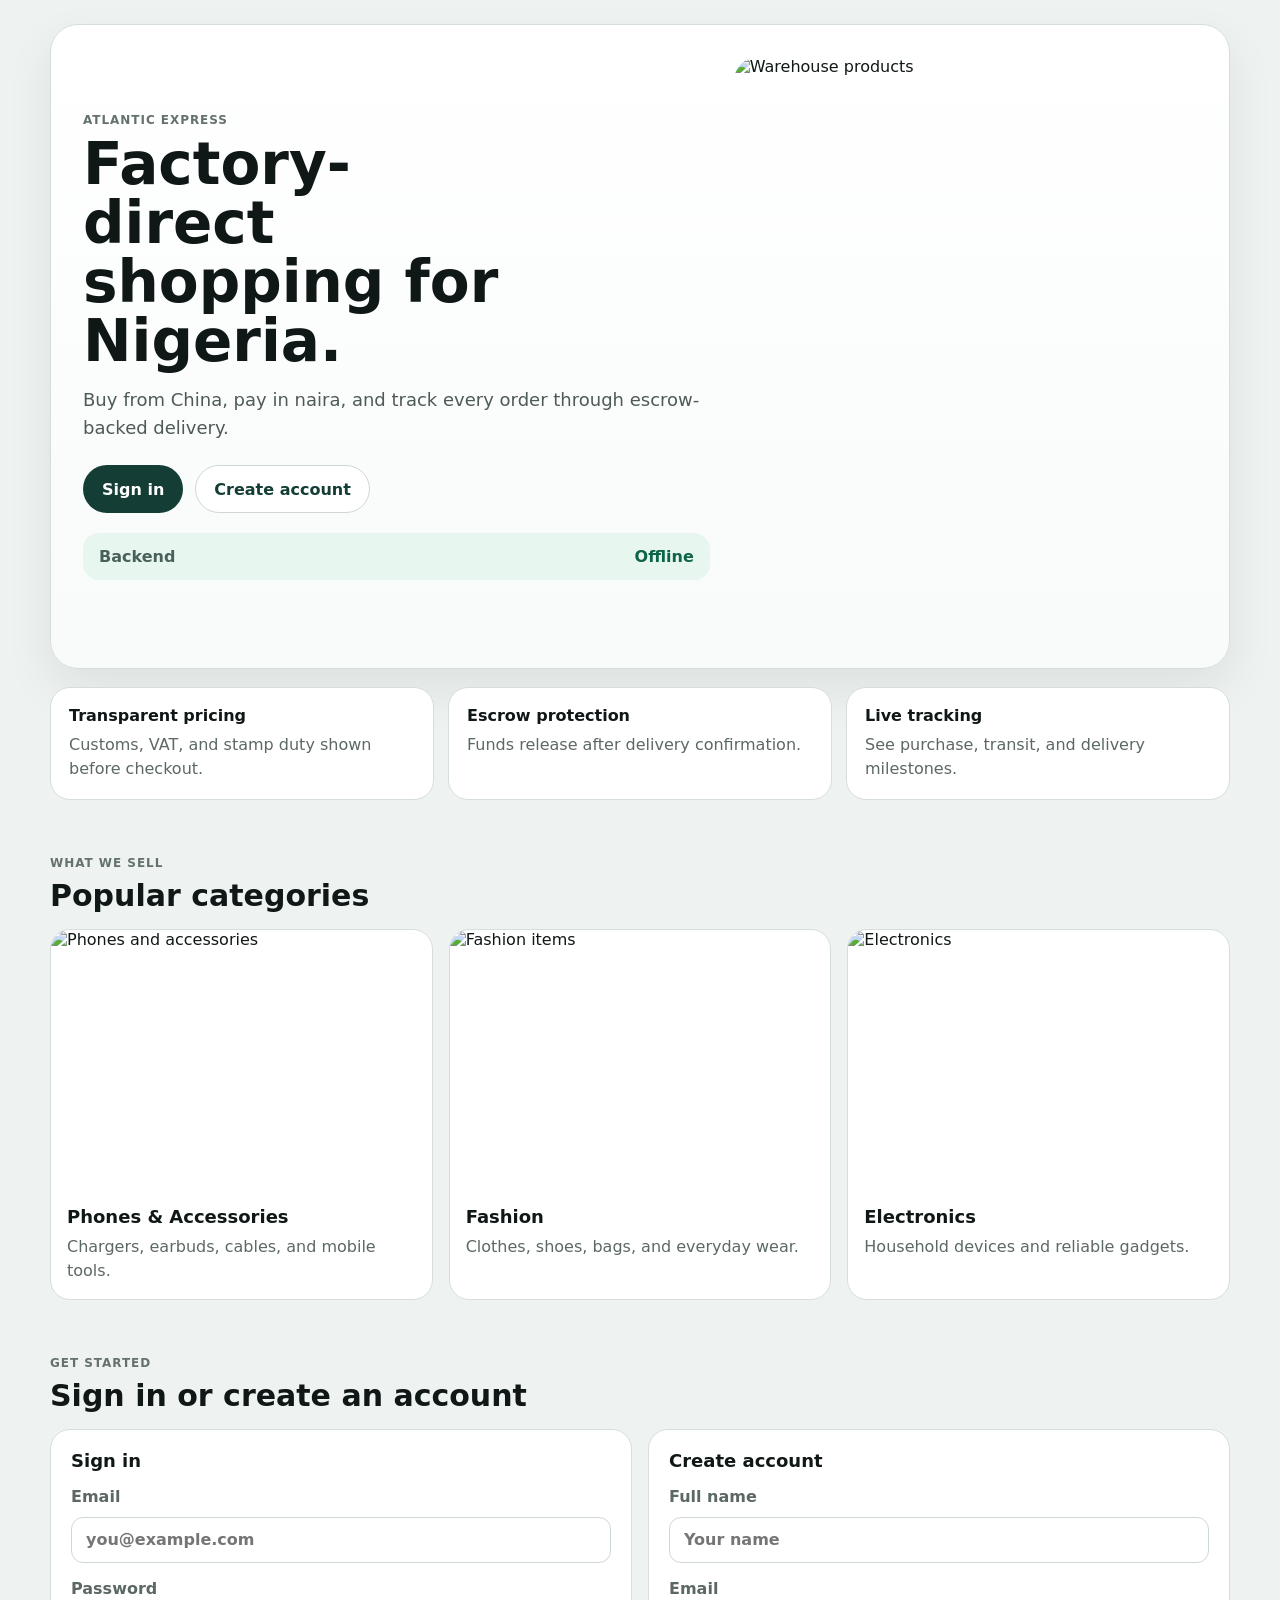
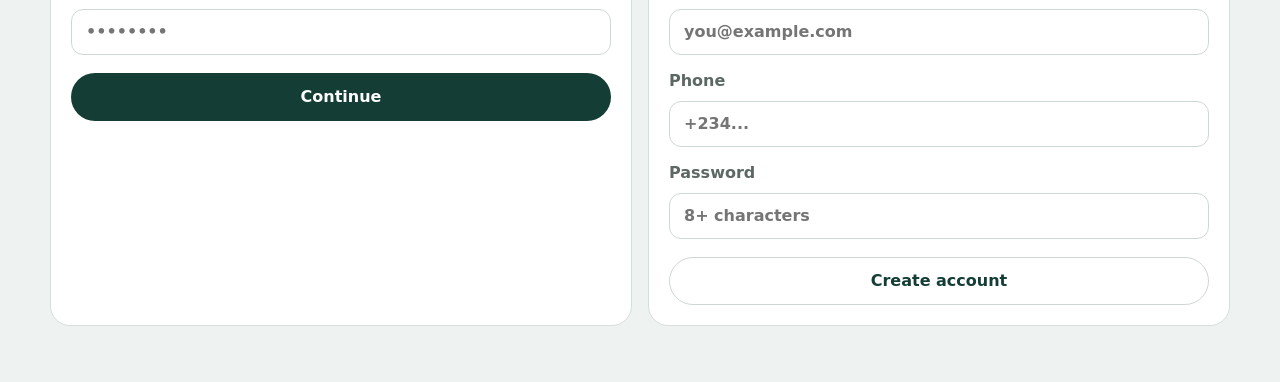
==== index.html @ a12ac608 "Initial Atlantic Express landing page" ====
<!doctype html>
<html lang="en">
  <head>
    <meta charset="UTF-8" />
    <meta name="viewport" content="width=device-width, initial-scale=1.0" />
    <title>Atlantic Express</title>
    <meta
      name="description"
      content="Atlantic Express moves factory-direct products from China to Nigerian buyers with transparent pricing and escrow protection."
    />
    <link rel="stylesheet" href="./styles.css" />
  </head>
  <body>
    <main class="page">
      <section class="hero">
        <div class="hero-copy">
          <p class="eyebrow">Atlantic Express</p>
          <h1>Factory-direct shopping for Nigeria.</h1>
          <p class="lead">
            Buy from China, pay in naira, and track every order through escrow-backed delivery.
          </p>
          <div class="actions">
            <a class="button primary" href="#auth">Sign in</a>
            <a class="button secondary" href="#auth">Create account</a>
          </div>
          <div class="health-card">
            <span>Backend</span>
            <strong id="healthState">Checking API…</strong>
          </div>
        </div>
        <div class="hero-media">
          <img src="https://images.unsplash.com/photo-1512436991641-6745cdb1723f?auto=format&fit=crop&w=1000&q=80" alt="Warehouse products" />
        </div>
      </section>

      <section class="strip">
        <article>
          <strong>Transparent pricing</strong>
          <span>Customs, VAT, and stamp duty shown before checkout.</span>
        </article>
        <article>
          <strong>Escrow protection</strong>
          <span>Funds release after delivery confirmation.</span>
        </article>
        <article>
          <strong>Live tracking</strong>
          <span>See purchase, transit, and delivery milestones.</span>
        </article>
      </section>

      <section class="showcase" id="about">
        <div class="section-head">
          <p class="eyebrow">What we sell</p>
          <h2>Popular categories</h2>
        </div>
        <div class="cards">
          <article class="card">
            <img src="https://images.unsplash.com/photo-1585386959984-a41552231693?auto=format&fit=crop&w=900&q=80" alt="Phones and accessories" />
            <h3>Phones & Accessories</h3>
            <p>Chargers, earbuds, cables, and mobile tools.</p>
          </article>
          <article class="card">
            <img src="https://images.unsplash.com/photo-1523275335684-37898b6baf30?auto=format&fit=crop&w=900&q=80" alt="Fashion items" />
            <h3>Fashion</h3>
            <p>Clothes, shoes, bags, and everyday wear.</p>
          </article>
          <article class="card">
            <img src="https://images.unsplash.com/photo-1511707171634-5f897ff02aa9?auto=format&fit=crop&w=900&q=80" alt="Electronics" />
            <h3>Electronics</h3>
            <p>Household devices and reliable gadgets.</p>
          </article>
        </div>
      </section>

      <section class="auth" id="auth">
        <div class="section-head">
          <p class="eyebrow">Get started</p>
          <h2>Sign in or create an account</h2>
        </div>
        <div class="auth-grid">
          <form class="panel" id="signinForm">
            <h3>Sign in</h3>
            <label>Email <input type="email" name="email" placeholder="you@example.com" required /></label>
            <label>Password <input type="password" name="password" placeholder="••••••••" required /></label>
            <button class="button primary" type="submit">Continue</button>
          </form>
          <form class="panel" id="signupForm">
            <h3>Create account</h3>
            <label>Full name <input type="text" name="full_name" placeholder="Your name" required /></label>
            <label>Email <input type="email" name="email" placeholder="you@example.com" required /></label>
            <label>Phone <input type="tel" name="phone" placeholder="+234..." /></label>
            <label>Password <input type="password" name="password" placeholder="8+ characters" required /></label>
            <button class="button secondary" type="submit">Create account</button>
          </form>
        </div>
      </section>
    </main>
    <script src="./app.js"></script>
  </body>
</html>
---- styles.css ----
:root {
  color-scheme: light;
  font-family: Inter, ui-sans-serif, system-ui, -apple-system, BlinkMacSystemFont, "Segoe UI", sans-serif;
  background: #eef3f1;
  color: #101817;
}

* { box-sizing: border-box; }
body { margin: 0; }
a, button, input { font: inherit; }

.page {
  width: min(1180px, calc(100% - 32px));
  margin: 0 auto;
  padding: 24px 0 56px;
}

.hero {
  display: grid;
  grid-template-columns: 1.15fr 0.85fr;
  gap: 24px;
  align-items: center;
  padding: 32px;
  border: 1px solid #d6dedb;
  border-radius: 28px;
  background: linear-gradient(180deg, #ffffff 0%, #f8fbfa 100%);
  box-shadow: 0 20px 48px rgba(21, 31, 29, 0.08);
}

.eyebrow {
  margin: 0 0 8px;
  color: #65716c;
  font-size: 12px;
  font-weight: 800;
  text-transform: uppercase;
  letter-spacing: 0.08em;
}

h1, h2, h3, p { margin: 0; }
h1 { font-size: clamp(34px, 5vw, 58px); line-height: 1.02; max-width: 11ch; }
h2 { font-size: 30px; }
h3 { font-size: 18px; }

.lead {
  margin-top: 14px;
  max-width: 58ch;
  color: #4e5a57;
  font-size: 18px;
  line-height: 1.6;
}

.actions {
  display: flex;
  gap: 12px;
  flex-wrap: wrap;
  margin-top: 22px;
}

.button {
  display: inline-flex;
  align-items: center;
  justify-content: center;
  min-height: 48px;
  padding: 0 18px;
  border-radius: 999px;
  text-decoration: none;
  border: 1px solid transparent;
  font-weight: 800;
}

.primary { background: #143d35; color: #fff; }
.secondary { background: #fff; color: #143d35; border-color: #cfd7d4; }

.health-card {
  display: flex;
  justify-content: space-between;
  gap: 12px;
  margin-top: 20px;
  padding: 14px 16px;
  border-radius: 16px;
  background: #e7f6ef;
}

.health-card span { color: #49615a; font-weight: 700; }
.health-card strong { color: #0d6549; }
.health-card strong.online { color: #0d6549; }

.hero-media img,
.card img {
  width: 100%;
  display: block;
  object-fit: cover;
}

.hero-media img {
  aspect-ratio: 4 / 5;
  border-radius: 24px;
}

.strip {
  display: grid;
  grid-template-columns: repeat(3, 1fr);
  gap: 14px;
  margin-top: 18px;
}

.strip article,
.panel,
.card {
  border: 1px solid #d6dedb;
  border-radius: 20px;
  background: #fff;
}

.strip article {
  padding: 18px;
}

.strip strong, .card h3 { display: block; margin-bottom: 8px; }
.strip span, .card p, label { color: #5c6864; line-height: 1.5; }

.showcase, .auth {
  margin-top: 28px;
  padding: 28px 0 0;
}

.section-head { margin-bottom: 16px; }

.cards {
  display: grid;
  grid-template-columns: repeat(3, 1fr);
  gap: 16px;
}

.card {
  overflow: hidden;
}

.card img { aspect-ratio: 16 / 11; }
.card h3, .card p { padding: 0 16px; }
.card h3 { margin-top: 14px; }
.card p { padding-bottom: 16px; }

.auth-grid {
  display: grid;
  grid-template-columns: repeat(2, 1fr);
  gap: 16px;
}

.panel {
  padding: 20px;
}

label {
  display: grid;
  gap: 8px;
  margin-top: 14px;
  font-weight: 700;
}

input {
  min-height: 46px;
  padding: 0 14px;
  border: 1px solid #ced8d4;
  border-radius: 12px;
  background: #fff;
}

form .button { width: 100%; margin-top: 18px; }

@media (max-width: 900px) {
  .hero, .strip, .cards, .auth-grid { grid-template-columns: 1fr; }
  .hero { padding: 22px; }
}
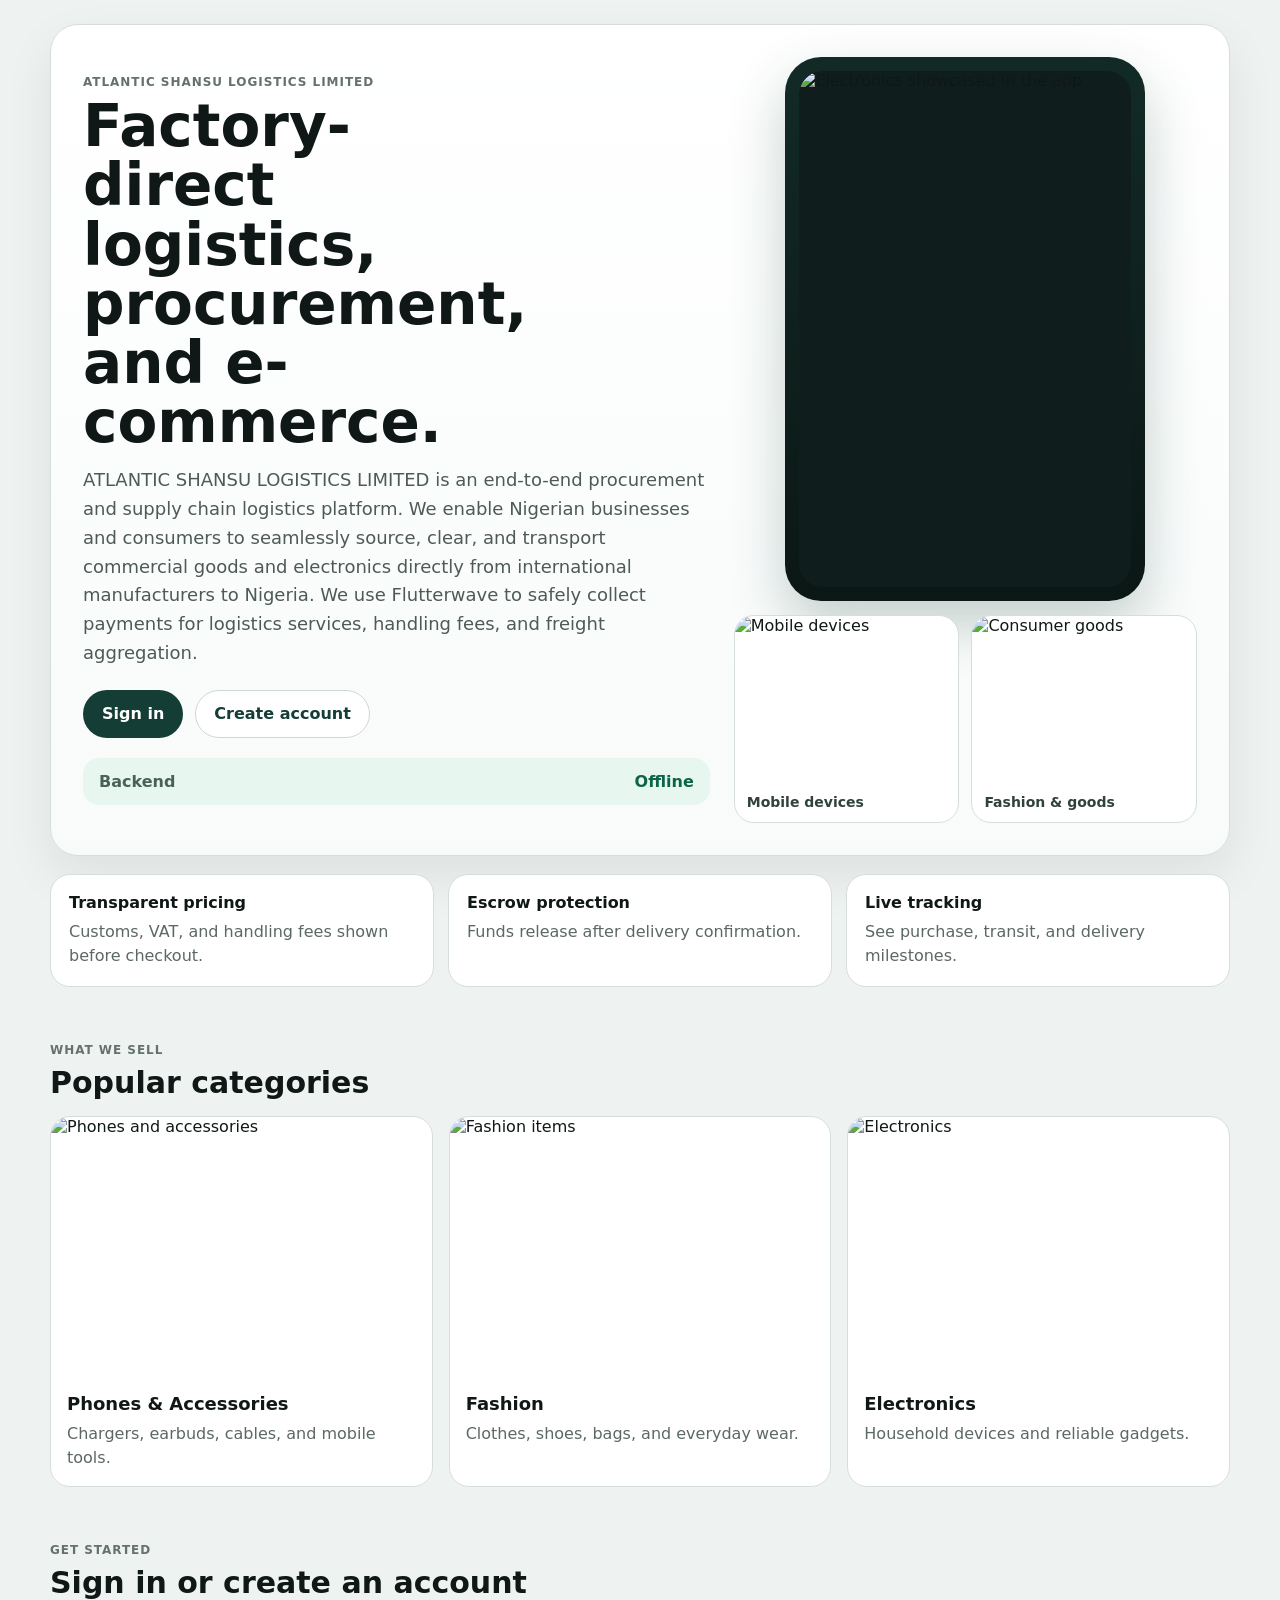
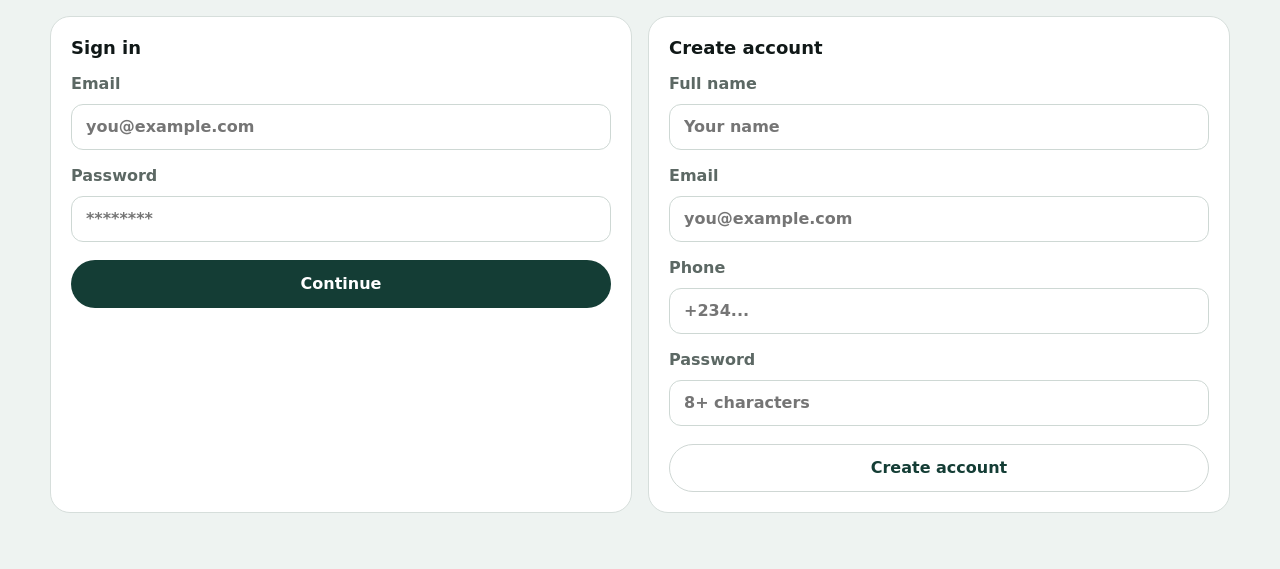
==== commit 20d68291: "Update landing page branding and popup" ====
--- a/index.html
+++ b/index.html
@@ -3,10 +3,10 @@
   <head>
     <meta charset="UTF-8" />
     <meta name="viewport" content="width=device-width, initial-scale=1.0" />
-    <title>Atlantic Express</title>
+    <title>Atlantic Shansu Logistics Limited</title>
     <meta
       name="description"
-      content="Atlantic Express moves factory-direct products from China to Nigerian buyers with transparent pricing and escrow protection."
+      content="ATLANTIC SHANSU LOGISTICS LIMITED is an end-to-end procurement and supply chain logistics platform for Nigerian businesses and consumers."
     />
     <link rel="stylesheet" href="./styles.css" />
   </head>
@@ -14,10 +14,13 @@
     <main class="page">
       <section class="hero">
         <div class="hero-copy">
-          <p class="eyebrow">Atlantic Express</p>
-          <h1>Factory-direct shopping for Nigeria.</h1>
+          <p class="eyebrow">Atlantic Shansu Logistics Limited</p>
+          <h1>Factory-direct logistics, procurement, and e-commerce.</h1>
           <p class="lead">
-            Buy from China, pay in naira, and track every order through escrow-backed delivery.
+            ATLANTIC SHANSU LOGISTICS LIMITED is an end-to-end procurement and supply chain logistics platform.
+            We enable Nigerian businesses and consumers to seamlessly source, clear, and transport commercial goods
+            and electronics directly from international manufacturers to Nigeria. We use Flutterwave to safely
+            collect payments for logistics services, handling fees, and freight aggregation.
           </p>
           <div class="actions">
             <a class="button primary" href="#auth">Sign in</a>
@@ -25,18 +28,43 @@
           </div>
           <div class="health-card">
             <span>Backend</span>
-            <strong id="healthState">Checking API…</strong>
+            <strong id="healthState">Checking API...</strong>
           </div>
         </div>
         <div class="hero-media">
-          <img src="https://images.unsplash.com/photo-1512436991641-6745cdb1723f?auto=format&fit=crop&w=1000&q=80" alt="Warehouse products" />
+          <div class="phone-card">
+            <div class="phone-shell">
+              <div class="phone-screen">
+                <img
+                  src="https://images.unsplash.com/photo-1511707171634-5f897ff02aa9?auto=format&fit=crop&w=900&q=80"
+                  alt="Electronics showcased in the app"
+                />
+              </div>
+            </div>
+            <div class="phone-stack">
+              <article class="mini-card">
+                <img
+                  src="https://images.unsplash.com/photo-1585386959984-a41552231693?auto=format&fit=crop&w=700&q=80"
+                  alt="Mobile devices"
+                />
+                <span>Mobile devices</span>
+              </article>
+              <article class="mini-card">
+                <img
+                  src="https://images.unsplash.com/photo-1523275335684-37898b6baf30?auto=format&fit=crop&w=700&q=80"
+                  alt="Consumer goods"
+                />
+                <span>Fashion & goods</span>
+              </article>
+            </div>
+          </div>
         </div>
       </section>
 
       <section class="strip">
         <article>
           <strong>Transparent pricing</strong>
-          <span>Customs, VAT, and stamp duty shown before checkout.</span>
+          <span>Customs, VAT, and handling fees shown before checkout.</span>
         </article>
         <article>
           <strong>Escrow protection</strong>
@@ -55,17 +83,26 @@
         </div>
         <div class="cards">
           <article class="card">
-            <img src="https://images.unsplash.com/photo-1585386959984-a41552231693?auto=format&fit=crop&w=900&q=80" alt="Phones and accessories" />
+            <img
+              src="https://images.unsplash.com/photo-1585386959984-a41552231693?auto=format&fit=crop&w=900&q=80"
+              alt="Phones and accessories"
+            />
             <h3>Phones & Accessories</h3>
             <p>Chargers, earbuds, cables, and mobile tools.</p>
           </article>
           <article class="card">
-            <img src="https://images.unsplash.com/photo-1523275335684-37898b6baf30?auto=format&fit=crop&w=900&q=80" alt="Fashion items" />
+            <img
+              src="https://images.unsplash.com/photo-1523275335684-37898b6baf30?auto=format&fit=crop&w=900&q=80"
+              alt="Fashion items"
+            />
             <h3>Fashion</h3>
             <p>Clothes, shoes, bags, and everyday wear.</p>
           </article>
           <article class="card">
-            <img src="https://images.unsplash.com/photo-1511707171634-5f897ff02aa9?auto=format&fit=crop&w=900&q=80" alt="Electronics" />
+            <img
+              src="https://images.unsplash.com/photo-1511707171634-5f897ff02aa9?auto=format&fit=crop&w=900&q=80"
+              alt="Electronics"
+            />
             <h3>Electronics</h3>
             <p>Household devices and reliable gadgets.</p>
           </article>
@@ -81,7 +118,7 @@
           <form class="panel" id="signinForm">
             <h3>Sign in</h3>
             <label>Email <input type="email" name="email" placeholder="you@example.com" required /></label>
-            <label>Password <input type="password" name="password" placeholder="••••••••" required /></label>
+            <label>Password <input type="password" name="password" placeholder="********" required /></label>
             <button class="button primary" type="submit">Continue</button>
           </form>
           <form class="panel" id="signupForm">
@@ -95,6 +132,19 @@
         </div>
       </section>
     </main>
+
+    <div class="popup-backdrop" id="downloadPopup" aria-hidden="true">
+      <section class="popup" role="dialog" aria-modal="true" aria-labelledby="popupTitle">
+        <p class="eyebrow">Get the app</p>
+        <h2 id="popupTitle">Download Atlantic Express</h2>
+        <p>Use the mobile app for faster checkout, live tracking, and escrow updates.</p>
+        <div class="popup-actions">
+          <a class="button primary" href="https://expo.dev/accounts/3my1991/projects/across-test/builds" target="_blank" rel="noreferrer">Download app</a>
+          <button class="button secondary" id="dismissPopup" type="button">Maybe later</button>
+        </div>
+      </section>
+    </div>
+
     <script src="./app.js"></script>
   </body>
 </html>
--- a/styles.css
+++ b/styles.css
@@ -92,9 +92,60 @@
   object-fit: cover;
 }
 
-.hero-media img {
-  aspect-ratio: 4 / 5;
+.hero-media {
+  display: grid;
+  place-items: center;
+}
+
+.phone-card {
+  width: 100%;
+  display: grid;
+  gap: 14px;
+}
+
+.phone-shell {
+  margin: 0 auto;
+  width: min(100%, 360px);
+  padding: 14px;
+  border-radius: 36px;
+  background: linear-gradient(180deg, #122a26 0%, #0b1715 100%);
+  box-shadow: 0 24px 56px rgba(20, 61, 53, 0.24);
+}
+
+.phone-screen {
+  overflow: hidden;
   border-radius: 24px;
+  background: #0f1e1c;
+}
+
+.phone-screen img {
+  aspect-ratio: 9 / 14;
+  border-radius: 24px;
+}
+
+.phone-stack {
+  display: grid;
+  grid-template-columns: repeat(2, 1fr);
+  gap: 12px;
+}
+
+.mini-card {
+  overflow: hidden;
+  border: 1px solid #d6dedb;
+  border-radius: 20px;
+  background: #fff;
+}
+
+.mini-card img {
+  aspect-ratio: 4 / 3;
+}
+
+.mini-card span {
+  display: block;
+  padding: 10px 12px 12px;
+  color: #30423d;
+  font-size: 14px;
+  font-weight: 800;
 }
 
 .strip {
@@ -168,6 +219,47 @@
 
 form .button { width: 100%; margin-top: 18px; }
 
+.popup-backdrop {
+  position: fixed;
+  inset: 0;
+  display: grid;
+  place-items: center;
+  padding: 20px;
+  background: rgba(9, 20, 18, 0.45);
+  opacity: 0;
+  pointer-events: none;
+  transition: opacity 180ms ease;
+  z-index: 100;
+}
+
+.popup-backdrop.open {
+  opacity: 1;
+  pointer-events: auto;
+}
+
+.popup {
+  width: min(100%, 420px);
+  padding: 24px;
+  border-radius: 24px;
+  background: #fff;
+  box-shadow: 0 28px 64px rgba(9, 20, 18, 0.28);
+}
+
+.popup h2 {
+  margin-bottom: 10px;
+}
+
+.popup p {
+  color: #4e5a57;
+  line-height: 1.55;
+}
+
+.popup-actions {
+  display: grid;
+  gap: 10px;
+  margin-top: 18px;
+}
+
 @media (max-width: 900px) {
   .hero, .strip, .cards, .auth-grid { grid-template-columns: 1fr; }
   .hero { padding: 22px; }
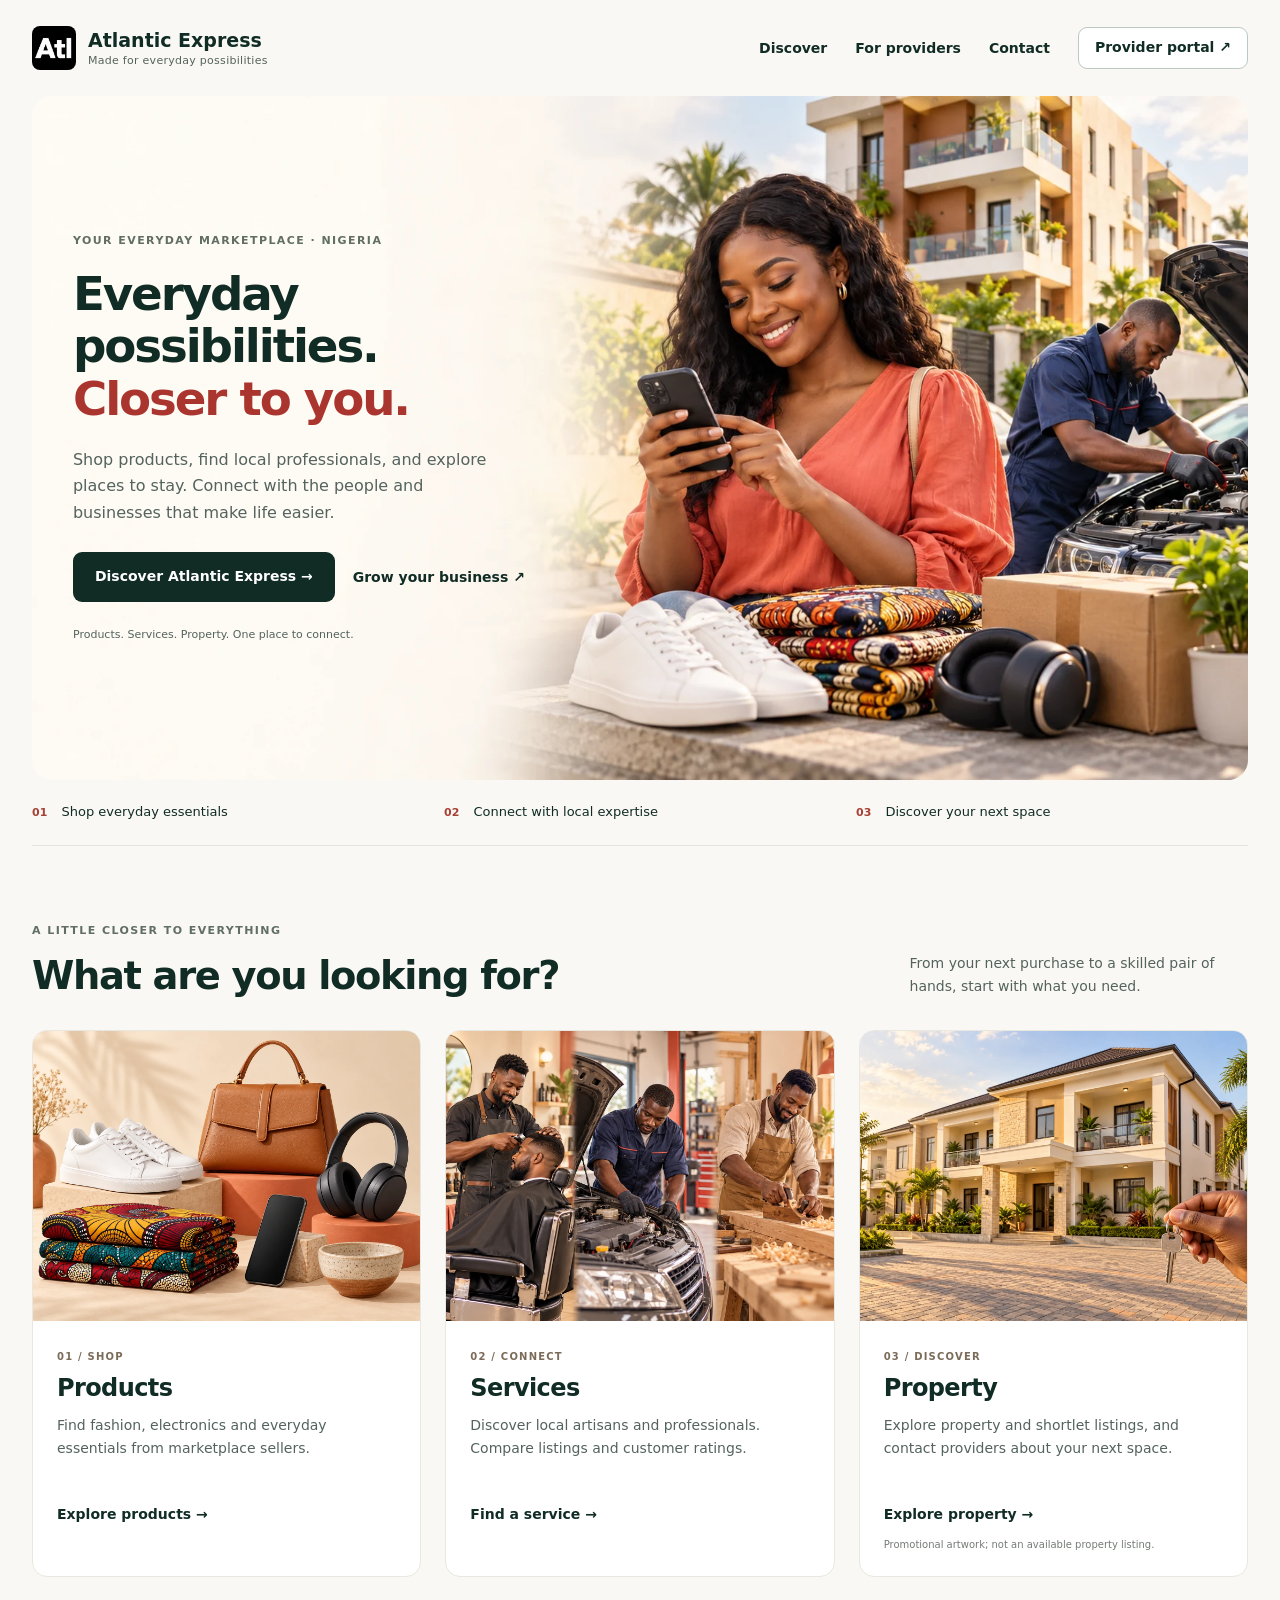
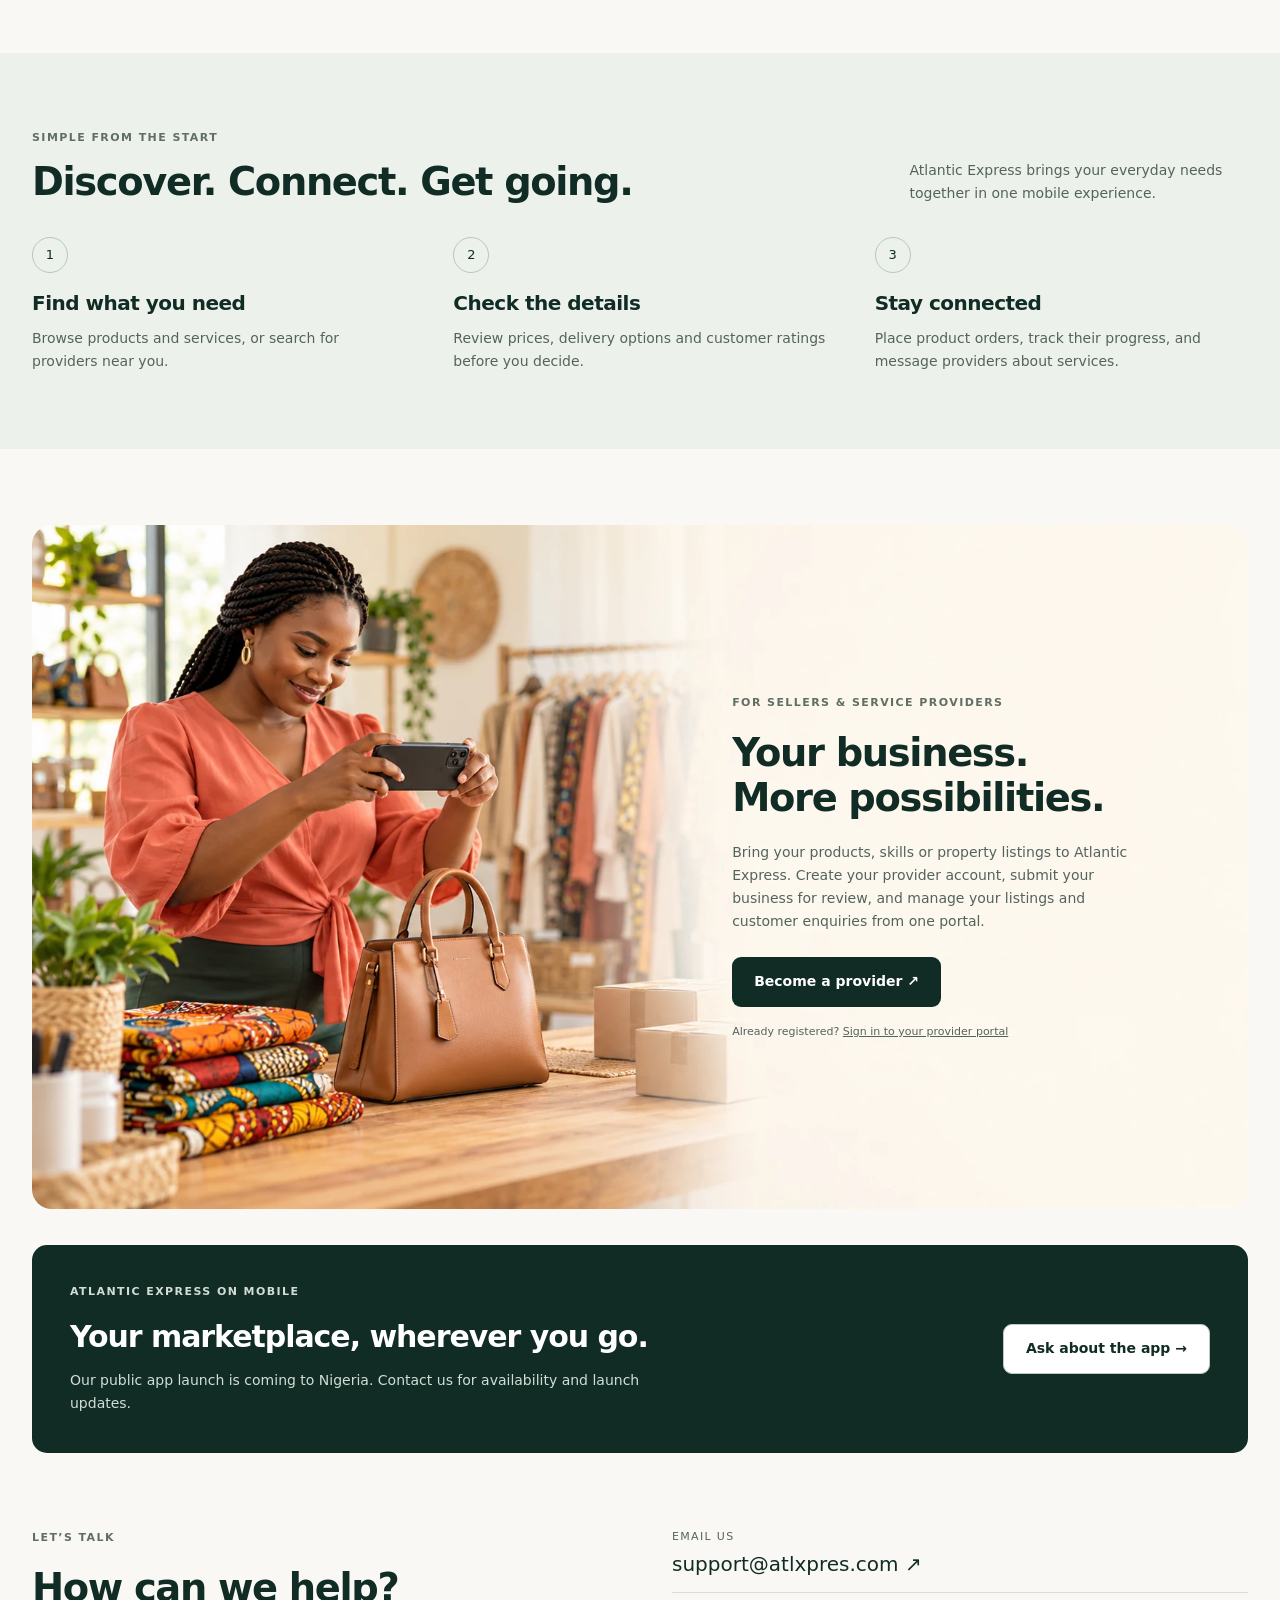
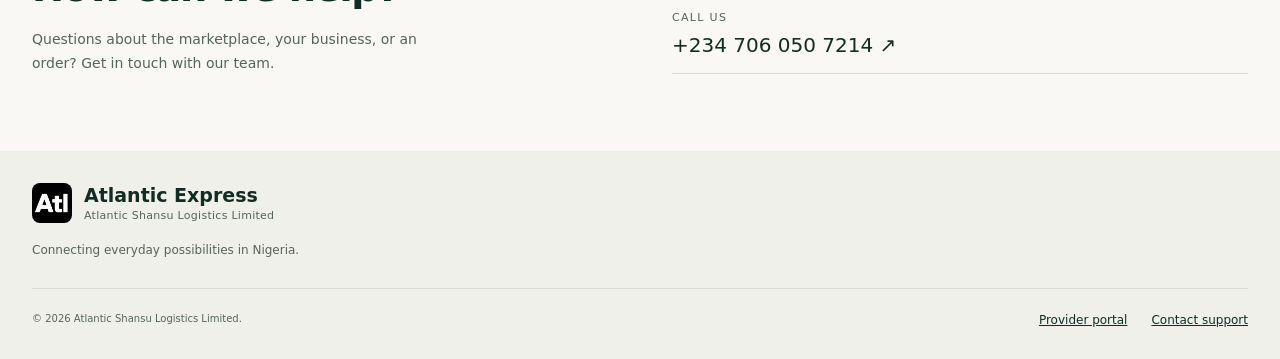
==== commit 4de218bd: "Build responsive Atlantic Express marketplace homepage with supplied artwork" ====
--- a/index.html
+++ b/index.html
@@ -1,150 +1,29 @@
-<!doctype html>
+﻿<!doctype html>
 <html lang="en">
-  <head>
-    <meta charset="UTF-8" />
-    <meta name="viewport" content="width=device-width, initial-scale=1.0" />
-    <title>Atlantic Shansu Logistics Limited</title>
-    <meta
-      name="description"
-      content="ATLANTIC SHANSU LOGISTICS LIMITED is an end-to-end procurement and supply chain logistics platform for Nigerian businesses and consumers."
-    />
-    <link rel="stylesheet" href="./styles.css" />
-  </head>
-  <body>
-    <main class="page">
-      <section class="hero">
-        <div class="hero-copy">
-          <p class="eyebrow">Atlantic Shansu Logistics Limited</p>
-          <h1>Factory-direct logistics, procurement, and e-commerce.</h1>
-          <p class="lead">
-            ATLANTIC SHANSU LOGISTICS LIMITED is an end-to-end procurement and supply chain logistics platform.
-            We enable Nigerian businesses and consumers to seamlessly source, clear, and transport commercial goods
-            and electronics directly from international manufacturers to Nigeria. We use Flutterwave to safely
-            collect payments for logistics services, handling fees, and freight aggregation.
-          </p>
-          <div class="actions">
-            <a class="button primary" href="#auth">Sign in</a>
-            <a class="button secondary" href="#auth">Create account</a>
-          </div>
-          <div class="health-card">
-            <span>Backend</span>
-            <strong id="healthState">Checking API...</strong>
-          </div>
-        </div>
-        <div class="hero-media">
-          <div class="phone-card">
-            <div class="phone-shell">
-              <div class="phone-screen">
-                <img
-                  src="https://images.unsplash.com/photo-1511707171634-5f897ff02aa9?auto=format&fit=crop&w=900&q=80"
-                  alt="Electronics showcased in the app"
-                />
-              </div>
-            </div>
-            <div class="phone-stack">
-              <article class="mini-card">
-                <img
-                  src="https://images.unsplash.com/photo-1585386959984-a41552231693?auto=format&fit=crop&w=700&q=80"
-                  alt="Mobile devices"
-                />
-                <span>Mobile devices</span>
-              </article>
-              <article class="mini-card">
-                <img
-                  src="https://images.unsplash.com/photo-1523275335684-37898b6baf30?auto=format&fit=crop&w=700&q=80"
-                  alt="Consumer goods"
-                />
-                <span>Fashion & goods</span>
-              </article>
-            </div>
-          </div>
-        </div>
-      </section>
-
-      <section class="strip">
-        <article>
-          <strong>Transparent pricing</strong>
-          <span>Customs, VAT, and handling fees shown before checkout.</span>
-        </article>
-        <article>
-          <strong>Escrow protection</strong>
-          <span>Funds release after delivery confirmation.</span>
-        </article>
-        <article>
-          <strong>Live tracking</strong>
-          <span>See purchase, transit, and delivery milestones.</span>
-        </article>
-      </section>
-
-      <section class="showcase" id="about">
-        <div class="section-head">
-          <p class="eyebrow">What we sell</p>
-          <h2>Popular categories</h2>
-        </div>
-        <div class="cards">
-          <article class="card">
-            <img
-              src="https://images.unsplash.com/photo-1585386959984-a41552231693?auto=format&fit=crop&w=900&q=80"
-              alt="Phones and accessories"
-            />
-            <h3>Phones & Accessories</h3>
-            <p>Chargers, earbuds, cables, and mobile tools.</p>
-          </article>
-          <article class="card">
-            <img
-              src="https://images.unsplash.com/photo-1523275335684-37898b6baf30?auto=format&fit=crop&w=900&q=80"
-              alt="Fashion items"
-            />
-            <h3>Fashion</h3>
-            <p>Clothes, shoes, bags, and everyday wear.</p>
-          </article>
-          <article class="card">
-            <img
-              src="https://images.unsplash.com/photo-1511707171634-5f897ff02aa9?auto=format&fit=crop&w=900&q=80"
-              alt="Electronics"
-            />
-            <h3>Electronics</h3>
-            <p>Household devices and reliable gadgets.</p>
-          </article>
-        </div>
-      </section>
-
-      <section class="auth" id="auth">
-        <div class="section-head">
-          <p class="eyebrow">Get started</p>
-          <h2>Sign in or create an account</h2>
-        </div>
-        <div class="auth-grid">
-          <form class="panel" id="signinForm">
-            <h3>Sign in</h3>
-            <label>Email <input type="email" name="email" placeholder="you@example.com" required /></label>
-            <label>Password <input type="password" name="password" placeholder="********" required /></label>
-            <button class="button primary" type="submit">Continue</button>
-          </form>
-          <form class="panel" id="signupForm">
-            <h3>Create account</h3>
-            <label>Full name <input type="text" name="full_name" placeholder="Your name" required /></label>
-            <label>Email <input type="email" name="email" placeholder="you@example.com" required /></label>
-            <label>Phone <input type="tel" name="phone" placeholder="+234..." /></label>
-            <label>Password <input type="password" name="password" placeholder="8+ characters" required /></label>
-            <button class="button secondary" type="submit">Create account</button>
-          </form>
-        </div>
-      </section>
-    </main>
-
-    <div class="popup-backdrop" id="downloadPopup" aria-hidden="true">
-      <section class="popup" role="dialog" aria-modal="true" aria-labelledby="popupTitle">
-        <p class="eyebrow">Get the app</p>
-        <h2 id="popupTitle">Download Atlantic Express</h2>
-        <p>Use the mobile app for faster checkout, live tracking, and escrow updates.</p>
-        <div class="popup-actions">
-          <a class="button primary" href="https://expo.dev/accounts/3my1991/projects/across-test/builds" target="_blank" rel="noreferrer">Download app</a>
-          <button class="button secondary" id="dismissPopup" type="button">Maybe later</button>
-        </div>
-      </section>
-    </div>
-
-    <script src="./app.js"></script>
-  </body>
-</html>
+<head>
+<meta charset="UTF-8"/><meta name="viewport" content="width=device-width,initial-scale=1"/>
+<title>Atlantic Express — Products, services & property in Nigeria</title>
+<meta name="description" content="Discover products, connect with local service providers, and explore property on Atlantic Express. A marketplace for everyday life in Nigeria."/>
+<meta name="theme-color" content="#102c25"/><link rel="canonical" href="https://atlxpres.com/"/>
+<meta property="og:title" content="Atlantic Express — Everyday possibilities, closer to you"/><meta property="og:description" content="Products, local services and property, connected in one marketplace for Nigeria."/><meta property="og:type" content="website"/><meta property="og:url" content="https://atlxpres.com/"/><meta property="og:image" content="https://atlxpres.com/assets/home-hero.webp"/>
+<link rel="icon" type="image/png" href="./favicon.png?v=20260928-atl"/><link rel="apple-touch-icon" href="./favicon.png"/><link rel="preload" as="image" href="./assets/home-hero.webp"/><link rel="stylesheet" href="./styles.css?v=20261006-marketplace"/>
+</head>
+<body>
+<a class="skip-link" href="#main">Skip to content</a>
+<header class="site-header"><a class="brand" href="/" aria-label="Atlantic Express home"><img src="./favicon.png" width="44" height="44" alt=""/><span>Atlantic Express<small>Made for everyday possibilities</small></span></a><nav aria-label="Main navigation"><a href="#discover">Discover</a><a href="#provider">For providers</a><a href="#contact">Contact</a><a class="button small secondary" href="https://provider.atlxpres.com/">Provider portal ↗</a></nav></header>
+<main id="main">
+<section class="hero container" aria-labelledby="hero-title"><img class="scene" src="./assets/home-hero.webp" width="1672" height="941" alt="A shopper with everyday products and a mechanic working beside an apartment building" fetchpriority="high"/><div class="hero-copy"><p class="eyebrow">Your everyday marketplace · Nigeria</p><h1 id="hero-title">Everyday possibilities.<br/><em>Closer to you.</em></h1><p class="lead">Shop products, find local professionals, and explore places to stay. Connect with the people and businesses that make life easier.</p><div class="actions"><a class="button primary" href="#discover">Discover Atlantic Express →</a><a class="text-link" href="#provider">Grow your business ↗</a></div><p class="hero-note">Products. Services. Property. One place to connect.</p></div></section>
+<div class="intro-strip container" aria-label="Marketplace features"><span><b>01</b> Shop everyday essentials</span><span><b>02</b> Connect with local expertise</span><span><b>03</b> Discover your next space</span></div>
+<section id="discover" class="section container" aria-labelledby="discover-title"><div class="section-head"><div><p class="eyebrow">A little closer to everything</p><h2 id="discover-title">What are you looking for?</h2></div><p>From your next purchase to a skilled pair of hands, start with what you need.</p></div><div class="categories">
+<article class="category"><img src="./assets/products.webp" width="1448" height="1086" alt="Shoes, a handbag, headphones, fabrics and a phone" loading="lazy" decoding="async"/><div class="category-copy"><span class="category-number">01 / SHOP</span><h3>Products</h3><p>Find fashion, electronics and everyday essentials from marketplace sellers.</p><a class="text-link" href="#app">Explore products →</a></div></article>
+<article class="category"><img src="./assets/services.webp" width="1448" height="1086" alt="A barber, mechanic and carpenter at work" loading="lazy" decoding="async"/><div class="category-copy"><span class="category-number">02 / CONNECT</span><h3>Services</h3><p>Discover local artisans and professionals. Compare listings and customer ratings.</p><a class="text-link" href="#app">Find a service →</a></div></article>
+<article class="category"><img src="./assets/property.webp" width="1448" height="1086" alt="Promotional illustration of modern apartments and a hand holding keys" loading="lazy" decoding="async"/><div class="category-copy"><span class="category-number">03 / DISCOVER</span><h3>Property</h3><p>Explore property and shortlet listings, and contact providers about your next space.</p><a class="text-link" href="#app">Explore property →</a><small class="artwork-note">Promotional artwork; not an available property listing.</small></div></article>
+</div></section>
+<section class="how-section"><div class="container section"><div class="section-head"><div><p class="eyebrow">Simple from the start</p><h2>Discover. Connect. Get going.</h2></div><p>Atlantic Express brings your everyday needs together in one mobile experience.</p></div><div class="steps"><article><span>1</span><h3>Find what you need</h3><p>Browse products and services, or search for providers near you.</p></article><article><span>2</span><h3>Check the details</h3><p>Review prices, delivery options and customer ratings before you decide.</p></article><article><span>3</span><h3>Stay connected</h3><p>Place product orders, track their progress, and message providers about services.</p></article></div></div></section>
+<section id="provider" class="provider-section container" aria-labelledby="provider-title"><img class="scene" src="./assets/provider.webp" width="1672" height="941" alt="A business owner photographing products for her online shop" loading="lazy" decoding="async"/><div class="provider-copy"><p class="eyebrow">For sellers & service providers</p><h2 id="provider-title">Your business.<br/>More possibilities.</h2><p>Bring your products, skills or property listings to Atlantic Express. Create your provider account, submit your business for review, and manage your listings and customer enquiries from one portal.</p><a class="button primary" href="https://provider.atlxpres.com/">Become a provider ↗</a><small>Already registered? <a href="https://provider.atlxpres.com/">Sign in to your provider portal</a></small></div></section>
+<section id="app" class="app-section container" aria-labelledby="app-title"><div><p class="eyebrow">Atlantic Express on mobile</p><h2 id="app-title">Your marketplace, wherever you go.</h2><p>Our public app launch is coming to Nigeria. Contact us for availability and launch updates.</p></div><a class="button secondary" href="mailto:support@atlxpres.com?subject=Atlantic%20Express%20app%20availability">Ask about the app →</a></section>
+<section id="contact" class="contact-section container" aria-labelledby="contact-title"><div><p class="eyebrow">Let’s talk</p><h2 id="contact-title">How can we help?</h2><p>Questions about the marketplace, your business, or an order? Get in touch with our team.</p></div><div class="contact-links"><a href="mailto:support@atlxpres.com"><span>Email us</span>support@atlxpres.com ↗</a><a href="tel:+2347060507214"><span>Call us</span>+234 706 050 7214 ↗</a></div></section>
+</main>
+<footer class="site-footer"><div class="container"><a class="brand" href="/" aria-label="Atlantic Express home"><img src="./favicon.png" width="40" height="40" alt=""/><span>Atlantic Express<small>Atlantic Shansu Logistics Limited</small></span></a><p>Connecting everyday possibilities in Nigeria.</p><div class="footer-bottom"><small>© <span id="year">2026</span> Atlantic Shansu Logistics Limited.</small><a href="https://provider.atlxpres.com/">Provider portal</a><a href="mailto:support@atlxpres.com">Contact support</a></div></div></footer>
+<script src="./app.js?v=20261006-marketplace" defer></script>
+</body></html>
--- a/styles.css
+++ b/styles.css
@@ -1,266 +1,6 @@
-:root {
-  color-scheme: light;
-  font-family: Inter, ui-sans-serif, system-ui, -apple-system, BlinkMacSystemFont, "Segoe UI", sans-serif;
-  background: #eef3f1;
-  color: #101817;
-}
-
-* { box-sizing: border-box; }
-body { margin: 0; }
-a, button, input { font: inherit; }
-
-.page {
-  width: min(1180px, calc(100% - 32px));
-  margin: 0 auto;
-  padding: 24px 0 56px;
-}
-
-.hero {
-  display: grid;
-  grid-template-columns: 1.15fr 0.85fr;
-  gap: 24px;
-  align-items: center;
-  padding: 32px;
-  border: 1px solid #d6dedb;
-  border-radius: 28px;
-  background: linear-gradient(180deg, #ffffff 0%, #f8fbfa 100%);
-  box-shadow: 0 20px 48px rgba(21, 31, 29, 0.08);
-}
-
-.eyebrow {
-  margin: 0 0 8px;
-  color: #65716c;
-  font-size: 12px;
-  font-weight: 800;
-  text-transform: uppercase;
-  letter-spacing: 0.08em;
-}
-
-h1, h2, h3, p { margin: 0; }
-h1 { font-size: clamp(34px, 5vw, 58px); line-height: 1.02; max-width: 11ch; }
-h2 { font-size: 30px; }
-h3 { font-size: 18px; }
-
-.lead {
-  margin-top: 14px;
-  max-width: 58ch;
-  color: #4e5a57;
-  font-size: 18px;
-  line-height: 1.6;
-}
-
-.actions {
-  display: flex;
-  gap: 12px;
-  flex-wrap: wrap;
-  margin-top: 22px;
-}
-
-.button {
-  display: inline-flex;
-  align-items: center;
-  justify-content: center;
-  min-height: 48px;
-  padding: 0 18px;
-  border-radius: 999px;
-  text-decoration: none;
-  border: 1px solid transparent;
-  font-weight: 800;
-}
-
-.primary { background: #143d35; color: #fff; }
-.secondary { background: #fff; color: #143d35; border-color: #cfd7d4; }
-
-.health-card {
-  display: flex;
-  justify-content: space-between;
-  gap: 12px;
-  margin-top: 20px;
-  padding: 14px 16px;
-  border-radius: 16px;
-  background: #e7f6ef;
-}
-
-.health-card span { color: #49615a; font-weight: 700; }
-.health-card strong { color: #0d6549; }
-.health-card strong.online { color: #0d6549; }
-
-.hero-media img,
-.card img {
-  width: 100%;
-  display: block;
-  object-fit: cover;
-}
-
-.hero-media {
-  display: grid;
-  place-items: center;
-}
-
-.phone-card {
-  width: 100%;
-  display: grid;
-  gap: 14px;
-}
-
-.phone-shell {
-  margin: 0 auto;
-  width: min(100%, 360px);
-  padding: 14px;
-  border-radius: 36px;
-  background: linear-gradient(180deg, #122a26 0%, #0b1715 100%);
-  box-shadow: 0 24px 56px rgba(20, 61, 53, 0.24);
-}
-
-.phone-screen {
-  overflow: hidden;
-  border-radius: 24px;
-  background: #0f1e1c;
-}
-
-.phone-screen img {
-  aspect-ratio: 9 / 14;
-  border-radius: 24px;
-}
-
-.phone-stack {
-  display: grid;
-  grid-template-columns: repeat(2, 1fr);
-  gap: 12px;
-}
-
-.mini-card {
-  overflow: hidden;
-  border: 1px solid #d6dedb;
-  border-radius: 20px;
-  background: #fff;
-}
-
-.mini-card img {
-  aspect-ratio: 4 / 3;
-}
-
-.mini-card span {
-  display: block;
-  padding: 10px 12px 12px;
-  color: #30423d;
-  font-size: 14px;
-  font-weight: 800;
-}
-
-.strip {
-  display: grid;
-  grid-template-columns: repeat(3, 1fr);
-  gap: 14px;
-  margin-top: 18px;
-}
-
-.strip article,
-.panel,
-.card {
-  border: 1px solid #d6dedb;
-  border-radius: 20px;
-  background: #fff;
-}
-
-.strip article {
-  padding: 18px;
-}
-
-.strip strong, .card h3 { display: block; margin-bottom: 8px; }
-.strip span, .card p, label { color: #5c6864; line-height: 1.5; }
-
-.showcase, .auth {
-  margin-top: 28px;
-  padding: 28px 0 0;
-}
-
-.section-head { margin-bottom: 16px; }
-
-.cards {
-  display: grid;
-  grid-template-columns: repeat(3, 1fr);
-  gap: 16px;
-}
-
-.card {
-  overflow: hidden;
-}
-
-.card img { aspect-ratio: 16 / 11; }
-.card h3, .card p { padding: 0 16px; }
-.card h3 { margin-top: 14px; }
-.card p { padding-bottom: 16px; }
-
-.auth-grid {
-  display: grid;
-  grid-template-columns: repeat(2, 1fr);
-  gap: 16px;
-}
-
-.panel {
-  padding: 20px;
-}
-
-label {
-  display: grid;
-  gap: 8px;
-  margin-top: 14px;
-  font-weight: 700;
-}
-
-input {
-  min-height: 46px;
-  padding: 0 14px;
-  border: 1px solid #ced8d4;
-  border-radius: 12px;
-  background: #fff;
-}
-
-form .button { width: 100%; margin-top: 18px; }
-
-.popup-backdrop {
-  position: fixed;
-  inset: 0;
-  display: grid;
-  place-items: center;
-  padding: 20px;
-  background: rgba(9, 20, 18, 0.45);
-  opacity: 0;
-  pointer-events: none;
-  transition: opacity 180ms ease;
-  z-index: 100;
-}
-
-.popup-backdrop.open {
-  opacity: 1;
-  pointer-events: auto;
-}
-
-.popup {
-  width: min(100%, 420px);
-  padding: 24px;
-  border-radius: 24px;
-  background: #fff;
-  box-shadow: 0 28px 64px rgba(9, 20, 18, 0.28);
-}
-
-.popup h2 {
-  margin-bottom: 10px;
-}
-
-.popup p {
-  color: #4e5a57;
-  line-height: 1.55;
-}
-
-.popup-actions {
-  display: grid;
-  gap: 10px;
-  margin-top: 18px;
-}
-
-@media (max-width: 900px) {
-  .hero, .strip, .cards, .auth-grid { grid-template-columns: 1fr; }
-  .hero { padding: 22px; }
-}
+﻿:root{color-scheme:light;--ink:#102c25;--muted:#54635d;--paper:#faf8f4;--accent:#d93935;font-family:Inter,ui-sans-serif,system-ui,-apple-system,BlinkMacSystemFont,"Segoe UI",sans-serif;color:var(--ink);background:var(--paper)}
+*{box-sizing:border-box}html{scroll-behavior:smooth;scroll-padding-top:28px}body{margin:0}a{color:inherit}img{display:block;max-width:100%}h1,h2,h3,p{margin:0}p{line-height:1.65;color:var(--muted)}a:focus-visible{outline:3px solid var(--accent);outline-offset:5px}a:hover{color:var(--accent)}.container,.site-header{width:min(1320px,calc(100% - 64px));margin-inline:auto}.site-header{min-height:96px;display:flex;align-items:center;justify-content:space-between;gap:24px}.brand{display:flex;align-items:center;gap:12px;text-decoration:none;font-size:19px;font-weight:800;white-space:nowrap}.brand img{border-radius:8px}.brand small{display:block;margin-top:3px;font-size:11px;font-weight:500;letter-spacing:.025em;color:var(--muted)}nav{display:flex;align-items:center;gap:28px;font-size:14px;font-weight:650}nav>a{text-decoration:none}.button{display:inline-flex;align-items:center;justify-content:center;gap:20px;min-height:50px;padding:13px 22px;border-radius:9px;text-decoration:none;font-size:14px;font-weight:750;line-height:1.4}.primary{background:var(--ink);color:white}.primary:hover{background:#24473b;color:white}.secondary{border:1px solid #bbc9c1;background:white}.small{min-height:42px;padding:10px 16px}.text-link{display:inline-flex;align-items:center;gap:16px;text-decoration:none;font-size:14px;font-weight:750}.skip-link{position:absolute;top:-100px;left:12px;z-index:10;background:white;padding:12px}.skip-link:focus{top:12px}.eyebrow{text-transform:uppercase;font-size:11px;letter-spacing:.13em;font-weight:750;margin-bottom:18px;color:#606e64}
+.hero,.provider-section{position:relative;overflow:hidden;border-radius:20px;background:#f7f1e9}.scene{width:100%;height:auto}.hero-copy{position:absolute;inset:0 auto 0 0;width:46%;padding:clamp(22px,3.2vw,48px);display:flex;justify-content:center;flex-direction:column}h1{font-size:clamp(32px,3.65vw,53px);line-height:1.12;letter-spacing:-.045em;font-weight:750}h1 em{font-style:normal;color:#aa352e}.lead{margin-top:22px;font-size:16px;max-width:41ch}.actions{display:flex;gap:18px;flex-wrap:wrap;align-items:center;margin-top:26px}.hero-note{font-size:11px;margin-top:24px}.intro-strip{display:grid;grid-template-columns:repeat(3,minmax(0,1fr));padding:24px 0 26px;border-bottom:1px solid #e2e5df;gap:20px;font-size:13px}.intro-strip b{font-size:11px;color:#a74035;margin-right:10px}.section{padding-block:76px}.section-head{display:flex;justify-content:space-between;align-items:end;gap:40px;margin-bottom:32px}.section-head>p{max-width:38ch;font-size:14px}.section-head .eyebrow{margin-bottom:12px}h2{font-size:clamp(28px,3vw,40px);line-height:1.18;letter-spacing:-.035em}.categories{display:grid;grid-template-columns:repeat(3,minmax(0,1fr));gap:24px}.category{background:white;border:1px solid #e8e8e0;border-radius:15px;overflow:hidden}.category>img{width:100%;height:auto;aspect-ratio:4/3;object-fit:contain}.category-copy{padding:24px}.category-number{font-size:10px;letter-spacing:.12em;color:#7b6b59;font-weight:650}h3{font-size:24px;letter-spacing:-.025em;margin-top:10px}.category p{font-size:14px;margin-top:12px;min-height:70px}.category .text-link{margin-top:22px}.artwork-note{display:block;color:#757b75;font-size:10px;line-height:1.5;margin-top:14px}.how-section{background:#edf1eb}.steps{display:grid;grid-template-columns:repeat(3,minmax(0,1fr));gap:48px}.steps>article>span{display:grid;place-items:center;width:36px;height:36px;border:1px solid #b7c8b9;border-radius:50%;font-size:13px}.steps h3{font-size:20px;margin-top:18px}.steps p{font-size:14px;margin-top:12px}.provider-section{margin-top:76px}.provider-copy{position:absolute;inset:0 0 0 auto;width:46%;padding:clamp(22px,3.4vw,50px);display:flex;justify-content:center;flex-direction:column}.provider-copy p:not(.eyebrow){font-size:14px;margin-top:20px;max-width:45ch}.provider-copy .button{align-self:flex-start;margin-top:24px}.provider-copy small{font-size:11px;line-height:1.6;margin-top:16px;color:var(--muted)}.app-section{margin-top:36px;background:var(--ink);border-radius:15px;padding:38px;display:flex;align-items:center;justify-content:space-between;gap:32px;color:white}.app-section .eyebrow,.app-section p{color:#d2ddd5}.app-section h2{font-size:30px}.app-section p:not(.eyebrow){font-size:14px;margin-top:14px;max-width:65ch}.app-section .button{flex-shrink:0;color:var(--ink)}.contact-section{padding-block:76px;display:grid;grid-template-columns:1fr 1fr;gap:64px;align-items:center}.contact-section p:not(.eyebrow){font-size:14px;margin-top:18px;max-width:46ch}.contact-links{display:grid;gap:18px}.contact-links a{display:block;text-decoration:none;font-size:20px;border-bottom:1px solid #d8ded5;padding-bottom:16px;overflow-wrap:anywhere}.contact-links a>span:first-child{display:block;font-size:11px;text-transform:uppercase;letter-spacing:.12em;color:var(--muted);margin-bottom:9px}.site-footer{background:#eff0ea;padding-block:32px}.site-footer>.container>p{font-size:12px;margin-top:18px}.footer-bottom{display:flex;gap:24px;border-top:1px solid #d9ded5;padding-top:24px;margin-top:28px;font-size:12px}.footer-bottom>small{margin-right:auto;color:var(--muted)}
+@media(max-width:1100px){nav{gap:18px}.hero-copy{width:48%;padding:25px}.hero .eyebrow{font-size:9px;margin-bottom:12px}.lead{font-size:14px;margin-top:14px}.hero .actions{gap:12px;margin-top:18px}.hero-note{margin-top:14px}.hero .button{font-size:12px;min-height:42px;padding:11px 14px}.provider-copy{width:48%;padding:26px}.provider-copy h2{font-size:30px}.provider-copy .eyebrow{margin-bottom:12px}.provider-copy p:not(.eyebrow){font-size:13px;margin-top:12px}.provider-copy .button{margin-top:16px}.categories{gap:16px}.category-copy{padding:20px}}
+@media(max-width:800px){.container,.site-header{width:calc(100% - 32px)}.site-header{padding-block:16px;min-height:unset;flex-wrap:wrap;gap:16px}.brand{font-size:17px}.brand small{font-size:10px}nav{width:100%;justify-content:space-between;gap:12px;font-size:12px}nav .button{font-size:11px;padding:9px 12px;min-height:38px}.hero{display:flex;flex-direction:column}.hero-copy{position:static;order:0;width:100%;padding:32px 24px 24px}.hero>.scene{order:1}.hero .eyebrow{font-size:10px;margin-bottom:16px}h1{font-size:clamp(34px,6.5vw,48px)}.lead{font-size:15px;margin-top:18px;max-width:50ch}.hero .actions{margin-top:22px;gap:18px}.hero .button{font-size:13px;min-height:46px}.hero-note{margin-top:20px}.intro-strip{font-size:11px;gap:16px;padding-block:20px}.intro-strip b{display:block;margin-bottom:6px}.section{padding-block:48px}.section-head{display:block}.section-head>p{margin-top:16px;max-width:50ch}.categories{grid-template-columns:1fr;gap:24px}.category-copy{padding:24px}.category p{min-height:unset}.steps{grid-template-columns:1fr;gap:28px}.steps h3{margin-top:12px}.provider-section{margin-top:48px;display:flex;flex-direction:column}.provider-copy{position:static;width:100%;padding:28px 24px 32px}.provider-copy h2{font-size:34px}.provider-copy p:not(.eyebrow){font-size:14px}.provider-copy .button{margin-top:24px}.provider-copy small{font-size:12px}.app-section{flex-direction:column;align-items:flex-start;padding:28px 24px;gap:24px}.app-section h2{font-size:28px}.contact-section{padding-block:48px;grid-template-columns:1fr;gap:30px}.contact-links a{font-size:18px}.footer-bottom{flex-wrap:wrap;gap:18px}.footer-bottom>small{width:100%}}
+@media(prefers-reduced-motion:reduce){html{scroll-behavior:auto}}
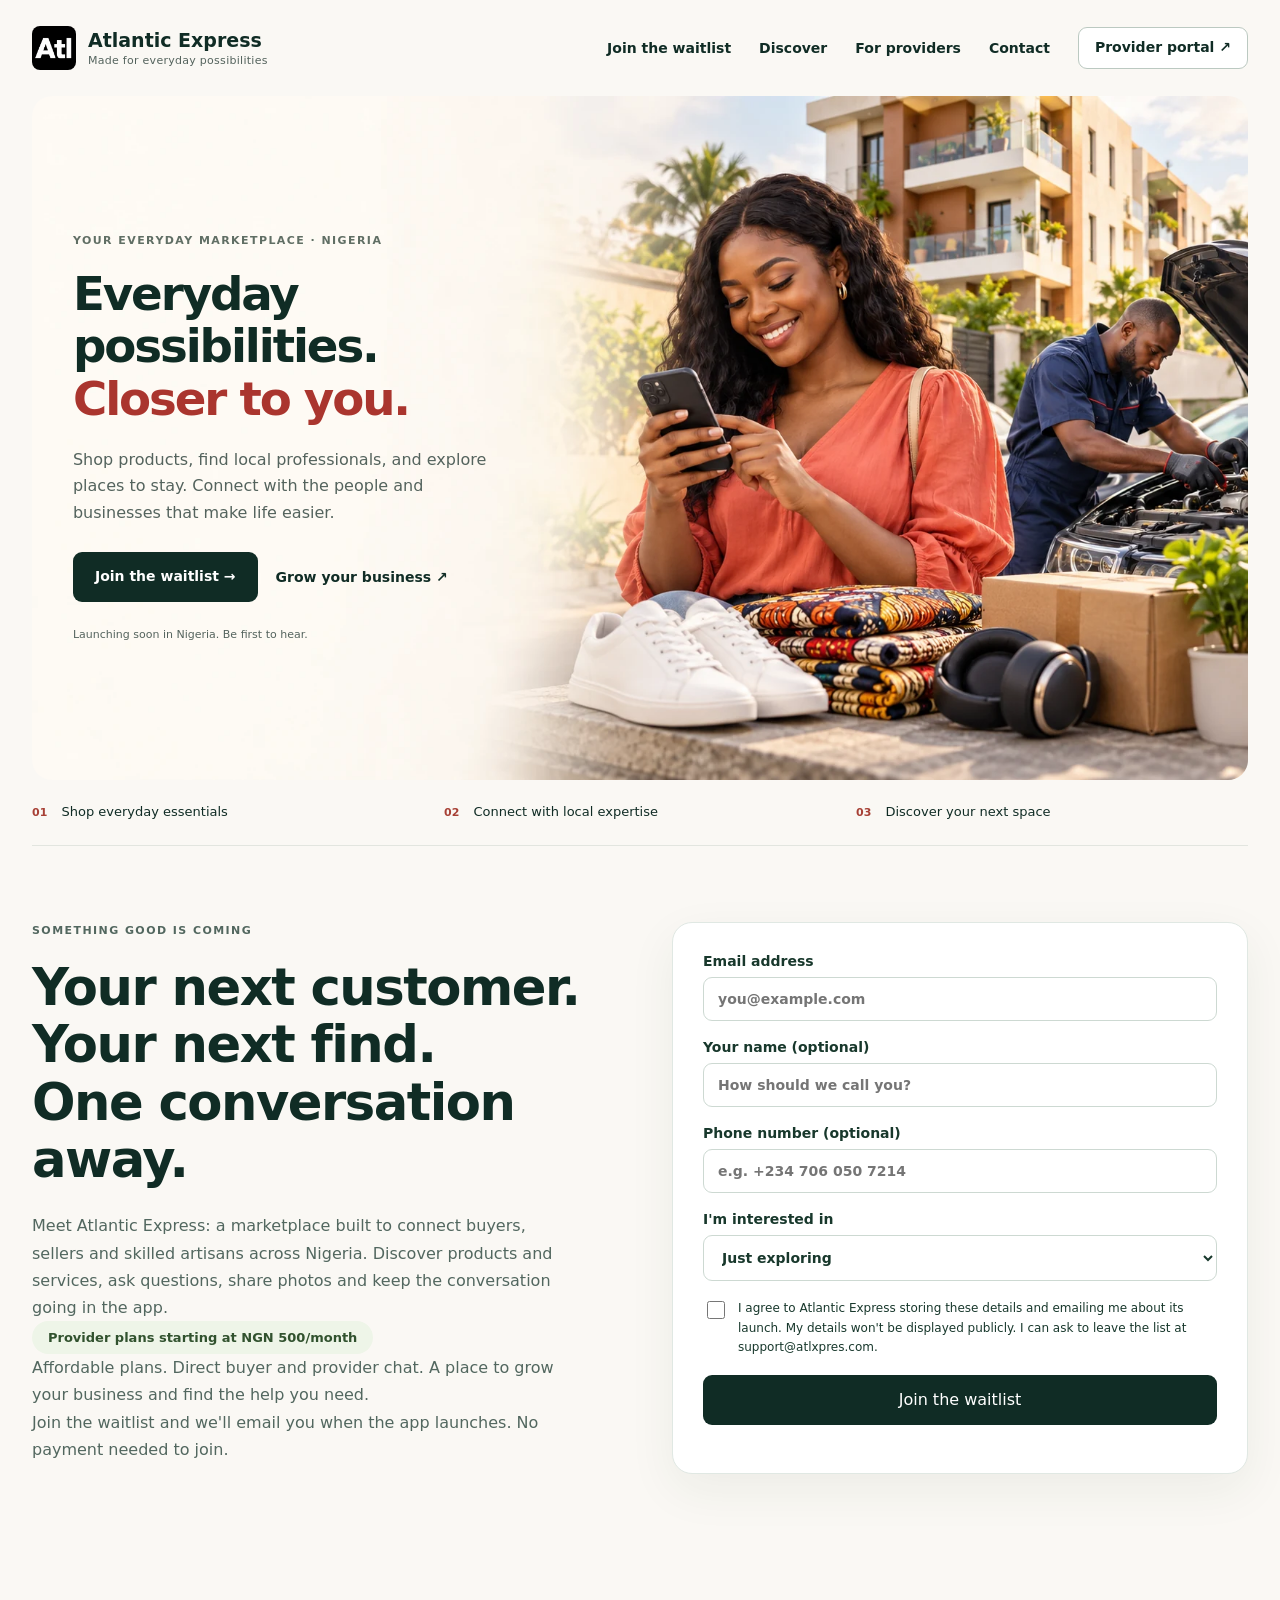
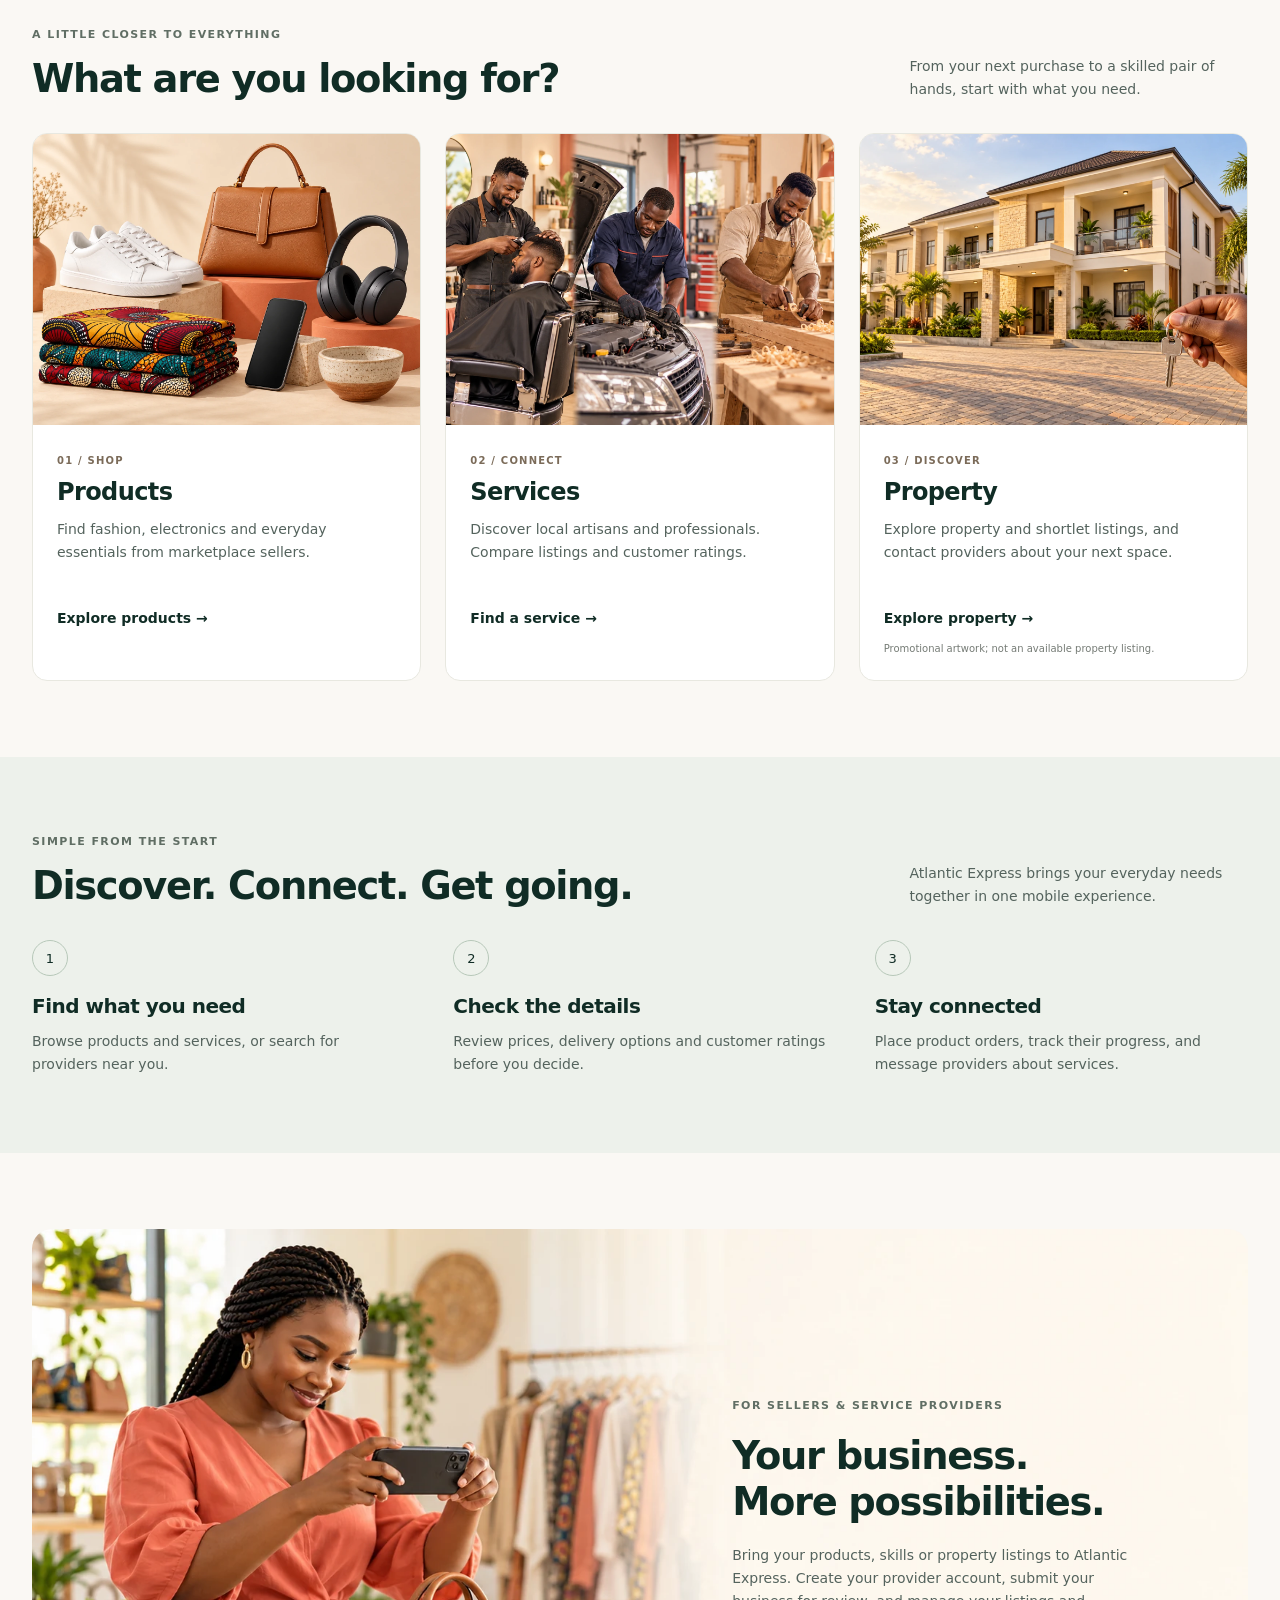
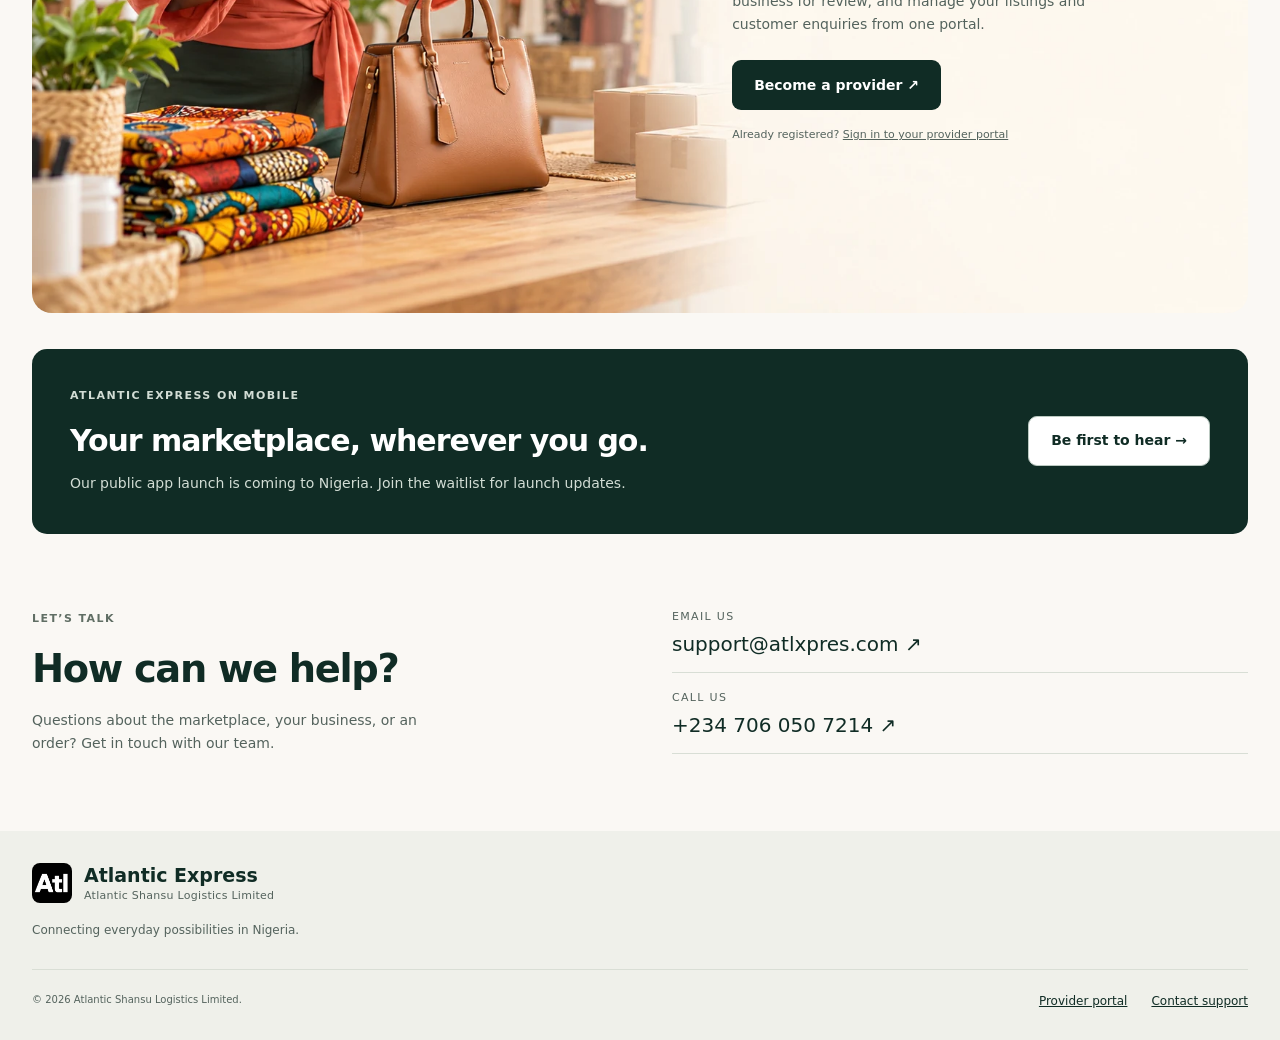
==== commit 301d7c2a: "Add accessible launch waitlist to the official homepage" ====
--- a/index.html
+++ b/index.html
@@ -7,13 +7,27 @@
 <meta name="theme-color" content="#102c25"/><link rel="canonical" href="https://atlxpres.com/"/>
 <meta property="og:title" content="Atlantic Express — Everyday possibilities, closer to you"/><meta property="og:description" content="Products, local services and property, connected in one marketplace for Nigeria."/><meta property="og:type" content="website"/><meta property="og:url" content="https://atlxpres.com/"/><meta property="og:image" content="https://atlxpres.com/assets/home-hero.webp"/>
 <link rel="icon" type="image/png" href="./favicon.png?v=20260928-atl"/><link rel="apple-touch-icon" href="./favicon.png"/><link rel="preload" as="image" href="./assets/home-hero.webp"/><link rel="stylesheet" href="./styles.css?v=20261006-marketplace"/>
+<link rel="stylesheet" href="./waitlist.css?v=20261009-launch"/>
 </head>
 <body>
 <a class="skip-link" href="#main">Skip to content</a>
-<header class="site-header"><a class="brand" href="/" aria-label="Atlantic Express home"><img src="./favicon.png" width="44" height="44" alt=""/><span>Atlantic Express<small>Made for everyday possibilities</small></span></a><nav aria-label="Main navigation"><a href="#discover">Discover</a><a href="#provider">For providers</a><a href="#contact">Contact</a><a class="button small secondary" href="https://provider.atlxpres.com/">Provider portal ↗</a></nav></header>
+<header class="site-header"><a class="brand" href="/" aria-label="Atlantic Express home"><img src="./favicon.png" width="44" height="44" alt=""/><span>Atlantic Express<small>Made for everyday possibilities</small></span></a><nav aria-label="Main navigation"><a href="#waitlist">Join the waitlist</a><a href="#discover">Discover</a><a href="#provider">For providers</a><a href="#contact">Contact</a><a class="button small secondary" href="https://provider.atlxpres.com/">Provider portal ↗</a></nav></header>
 <main id="main">
-<section class="hero container" aria-labelledby="hero-title"><img class="scene" src="./assets/home-hero.webp" width="1672" height="941" alt="A shopper with everyday products and a mechanic working beside an apartment building" fetchpriority="high"/><div class="hero-copy"><p class="eyebrow">Your everyday marketplace · Nigeria</p><h1 id="hero-title">Everyday possibilities.<br/><em>Closer to you.</em></h1><p class="lead">Shop products, find local professionals, and explore places to stay. Connect with the people and businesses that make life easier.</p><div class="actions"><a class="button primary" href="#discover">Discover Atlantic Express →</a><a class="text-link" href="#provider">Grow your business ↗</a></div><p class="hero-note">Products. Services. Property. One place to connect.</p></div></section>
+<section class="hero container" aria-labelledby="hero-title"><img class="scene" src="./assets/home-hero.webp" width="1672" height="941" alt="A shopper with everyday products and a mechanic working beside an apartment building" fetchpriority="high"/><div class="hero-copy"><p class="eyebrow">Your everyday marketplace · Nigeria</p><h1 id="hero-title">Everyday possibilities.<br/><em>Closer to you.</em></h1><p class="lead">Shop products, find local professionals, and explore places to stay. Connect with the people and businesses that make life easier.</p><div class="actions"><a class="button primary" href="#waitlist">Join the waitlist →</a><a class="text-link" href="#provider">Grow your business ↗</a></div><p class="hero-note">Launching soon in Nigeria. Be first to hear.</p></div></section>
 <div class="intro-strip container" aria-label="Marketplace features"><span><b>01</b> Shop everyday essentials</span><span><b>02</b> Connect with local expertise</span><span><b>03</b> Discover your next space</span></div>
+<section id="waitlist" class="waitlist-section container" aria-labelledby="waitlist-title">
+ <div><p class="eyebrow">Something good is coming</p><h2 id="waitlist-title">Your next customer.<br/>Your next find.<br/>One conversation away.</h2><p>Meet Atlantic Express: a marketplace built to connect buyers, sellers and skilled artisans across Nigeria. Discover products and services, ask questions, share photos and keep the conversation going in the app.</p><span class="launch-price">Provider plans starting at NGN 500/month</span><p>Affordable plans. Direct buyer and provider chat. A place to grow your business and find the help you need.</p><p>Join the waitlist and we'll email you when the app launches. No payment needed to join.</p></div>
+ <form id="waitlistForm" class="waitlist-form">
+ <label>Email address <span><input type="email" name="email" autocomplete="email" maxlength="254" placeholder="you@example.com" required/></span></label>
+ <label>Your name (optional)<input name="name" autocomplete="name" maxlength="120" placeholder="How should we call you?"/></label>
+ <label>Phone number (optional)<input type="tel" name="phone" autocomplete="tel" maxlength="30" placeholder="e.g. +234 706 050 7214"/></label>
+ <label>I'm interested in<select name="interest"><option value="exploring">Just exploring</option><option value="buyer">Buying products or finding services</option><option value="seller">Selling products</option><option value="artisan">Offering my skills or services</option></select></label>
+ <label class="honeypot" aria-hidden="true">Website<input name="website" tabindex="-1" autocomplete="off"/></label>
+ <label class="consent"><input type="checkbox" name="consent" required/><span>I agree to Atlantic Express storing these details and emailing me about its launch. My details won't be displayed publicly. I can ask to leave the list at support@atlxpres.com.</span></label>
+ <button class="button primary" type="submit">Join the waitlist</button><p id="waitlistMessage" role="status" aria-live="polite"></p>
+ <noscript>Please enable JavaScript to join, or email support@atlxpres.com with the subject "Join the waitlist".</noscript>
+ </form>
+</section>
 <section id="discover" class="section container" aria-labelledby="discover-title"><div class="section-head"><div><p class="eyebrow">A little closer to everything</p><h2 id="discover-title">What are you looking for?</h2></div><p>From your next purchase to a skilled pair of hands, start with what you need.</p></div><div class="categories">
 <article class="category"><img src="./assets/products.webp" width="1448" height="1086" alt="Shoes, a handbag, headphones, fabrics and a phone" loading="lazy" decoding="async"/><div class="category-copy"><span class="category-number">01 / SHOP</span><h3>Products</h3><p>Find fashion, electronics and everyday essentials from marketplace sellers.</p><a class="text-link" href="#app">Explore products →</a></div></article>
 <article class="category"><img src="./assets/services.webp" width="1448" height="1086" alt="A barber, mechanic and carpenter at work" loading="lazy" decoding="async"/><div class="category-copy"><span class="category-number">02 / CONNECT</span><h3>Services</h3><p>Discover local artisans and professionals. Compare listings and customer ratings.</p><a class="text-link" href="#app">Find a service →</a></div></article>
@@ -21,9 +35,10 @@
 </div></section>
 <section class="how-section"><div class="container section"><div class="section-head"><div><p class="eyebrow">Simple from the start</p><h2>Discover. Connect. Get going.</h2></div><p>Atlantic Express brings your everyday needs together in one mobile experience.</p></div><div class="steps"><article><span>1</span><h3>Find what you need</h3><p>Browse products and services, or search for providers near you.</p></article><article><span>2</span><h3>Check the details</h3><p>Review prices, delivery options and customer ratings before you decide.</p></article><article><span>3</span><h3>Stay connected</h3><p>Place product orders, track their progress, and message providers about services.</p></article></div></div></section>
 <section id="provider" class="provider-section container" aria-labelledby="provider-title"><img class="scene" src="./assets/provider.webp" width="1672" height="941" alt="A business owner photographing products for her online shop" loading="lazy" decoding="async"/><div class="provider-copy"><p class="eyebrow">For sellers & service providers</p><h2 id="provider-title">Your business.<br/>More possibilities.</h2><p>Bring your products, skills or property listings to Atlantic Express. Create your provider account, submit your business for review, and manage your listings and customer enquiries from one portal.</p><a class="button primary" href="https://provider.atlxpres.com/">Become a provider ↗</a><small>Already registered? <a href="https://provider.atlxpres.com/">Sign in to your provider portal</a></small></div></section>
-<section id="app" class="app-section container" aria-labelledby="app-title"><div><p class="eyebrow">Atlantic Express on mobile</p><h2 id="app-title">Your marketplace, wherever you go.</h2><p>Our public app launch is coming to Nigeria. Contact us for availability and launch updates.</p></div><a class="button secondary" href="mailto:support@atlxpres.com?subject=Atlantic%20Express%20app%20availability">Ask about the app →</a></section>
+<section id="app" class="app-section container" aria-labelledby="app-title"><div><p class="eyebrow">Atlantic Express on mobile</p><h2 id="app-title">Your marketplace, wherever you go.</h2><p>Our public app launch is coming to Nigeria. Join the waitlist for launch updates.</p></div><a class="button secondary" href="#waitlist">Be first to hear →</a></section>
 <section id="contact" class="contact-section container" aria-labelledby="contact-title"><div><p class="eyebrow">Let’s talk</p><h2 id="contact-title">How can we help?</h2><p>Questions about the marketplace, your business, or an order? Get in touch with our team.</p></div><div class="contact-links"><a href="mailto:support@atlxpres.com"><span>Email us</span>support@atlxpres.com ↗</a><a href="tel:+2347060507214"><span>Call us</span>+234 706 050 7214 ↗</a></div></section>
 </main>
 <footer class="site-footer"><div class="container"><a class="brand" href="/" aria-label="Atlantic Express home"><img src="./favicon.png" width="40" height="40" alt=""/><span>Atlantic Express<small>Atlantic Shansu Logistics Limited</small></span></a><p>Connecting everyday possibilities in Nigeria.</p><div class="footer-bottom"><small>© <span id="year">2026</span> Atlantic Shansu Logistics Limited.</small><a href="https://provider.atlxpres.com/">Provider portal</a><a href="mailto:support@atlxpres.com">Contact support</a></div></div></footer>
 <script src="./app.js?v=20261006-marketplace" defer></script>
+<script src="./waitlist.js?v=20261009-launch" defer></script>
 </body></html>
--- a/waitlist.css
+++ b/waitlist.css
@@ -0,0 +1,17 @@
+.waitlist-section { display:grid;grid-template-columns:minmax(0,1fr) minmax(0,1fr);gap:64px;align-items:start;padding-top:76px;padding-bottom:76px;scroll-margin-top:100px; }
+.waitlist-section h2 {font-size:clamp(32px,4vw,52px);line-height:1.12;margin:14px 0 24px;letter-spacing:-1.5px;}
+.waitlist-section p {color:#52675f;line-height:1.7;max-width:52ch;}
+.waitlist-form {background:#fff;border:1px solid #e0e8e3;border-radius:20px;padding:30px;display:grid;gap:18px;box-shadow:0 16px 48px #183b2510;}
+.waitlist-form label {display:grid;gap:8px;font-size:14px;font-weight:650;color:#18382c;}
+.waitlist-form input,.waitlist-form select {width:100%;box-sizing:border-box;padding:13px 14px;font:inherit;border:1px solid #cdd9d2;border-radius:9px;background:#fff;color:#18382c;min-width:0;}
+.waitlist-form input:focus-visible,.waitlist-form select:focus-visible {outline:3px solid #90bfa5;outline-offset:2px;}
+.waitlist-form .consent {display:flex;align-items:flex-start;font-size:12px;font-weight:400;line-height:1.6;gap:10px;}
+.waitlist-form .consent input {width:18px;height:18px;flex:0 0 auto;margin-top:2px;}
+.waitlist-form .honeypot {position:absolute;width:1px;height:1px;overflow:hidden;clip-path:inset(50%);}
+.waitlist-form button {border:0;cursor:pointer;width:100%;font:inherit;}
+.waitlist-form button:disabled {opacity:.65;cursor:wait;}
+#waitlistMessage {margin:0;font-size:14px;}
+#waitlistMessage[data-state="error"] {color:#a12232;}
+#waitlistMessage[data-state="success"] {color:#126443;}
+.launch-price {display:inline-block;background:#eef5e8;color:#31522e;border-radius:100px;padding:9px 16px;font-size:13px;font-weight:650;}
+@media(max-width:760px){.waitlist-section {grid-template-columns:minmax(0,1fr);gap:24px;padding-top:44px;padding-bottom:44px;}.waitlist-form {padding:22px;}}
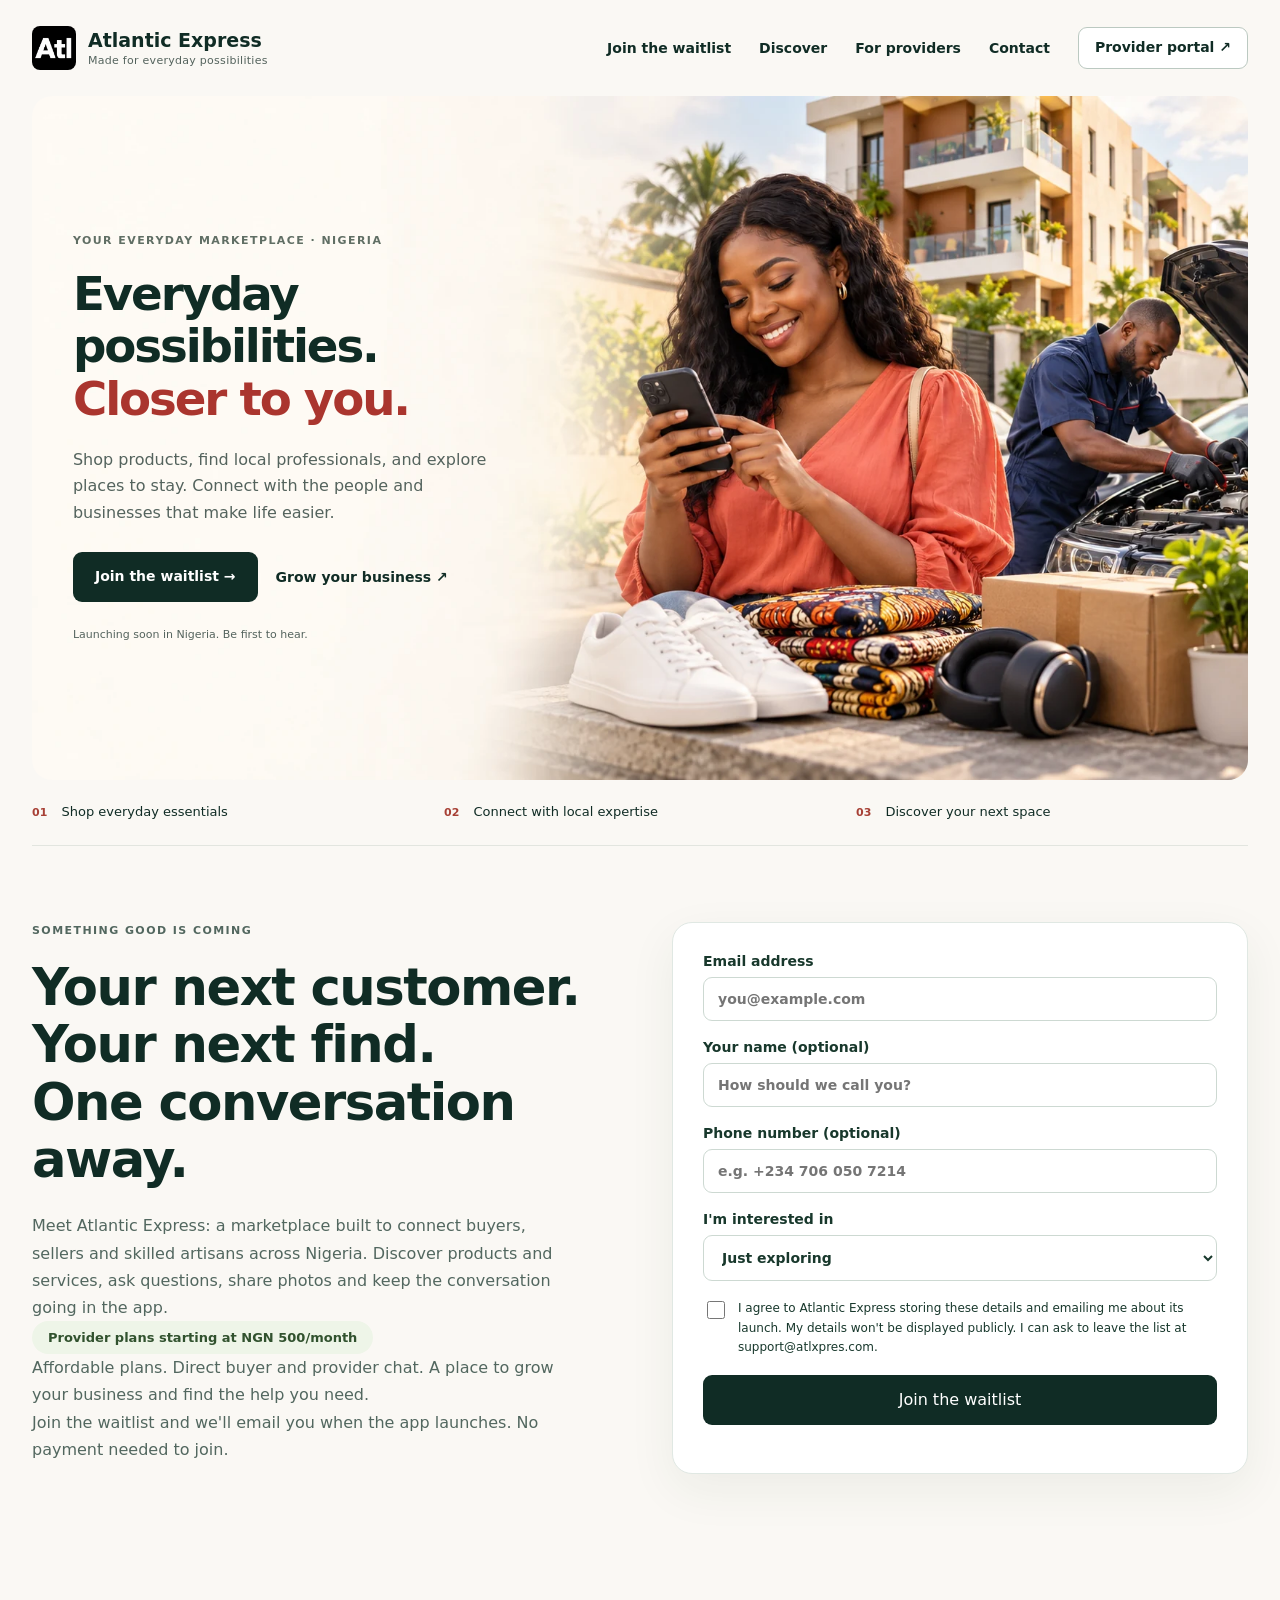
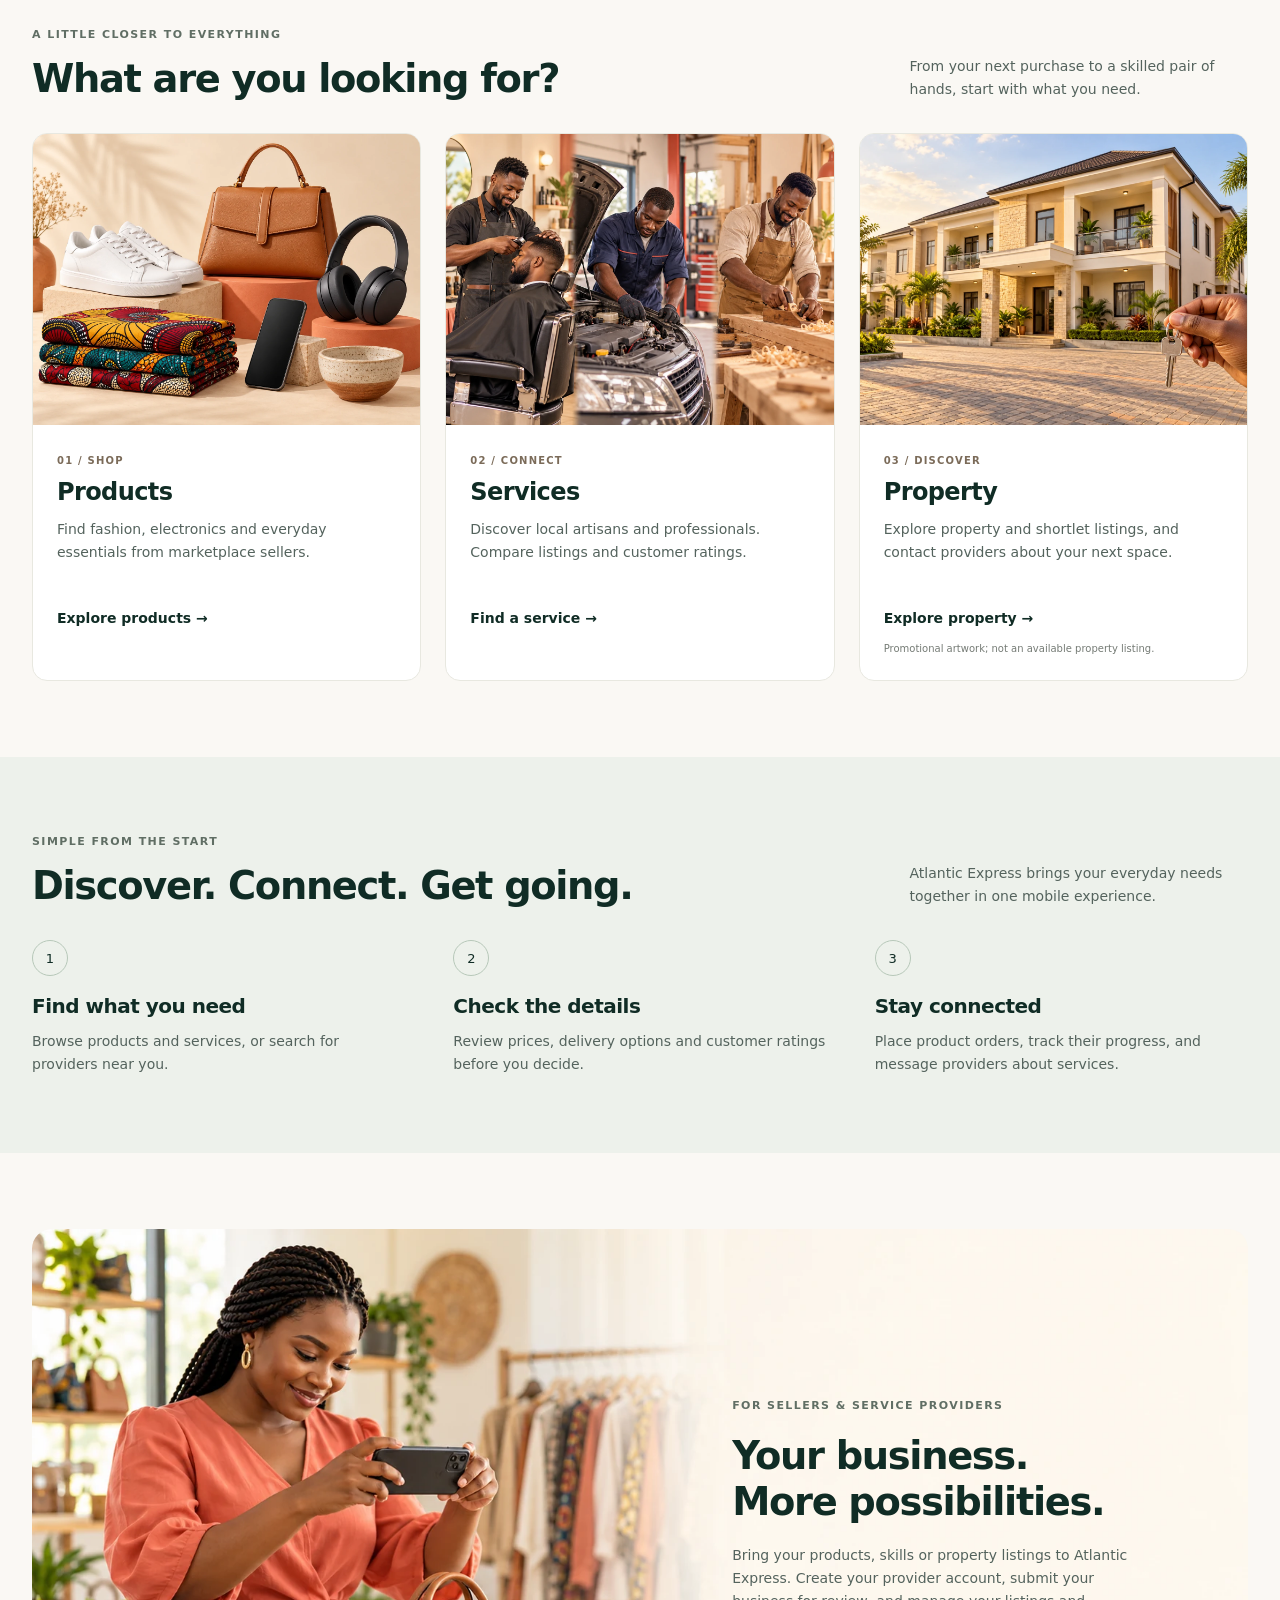
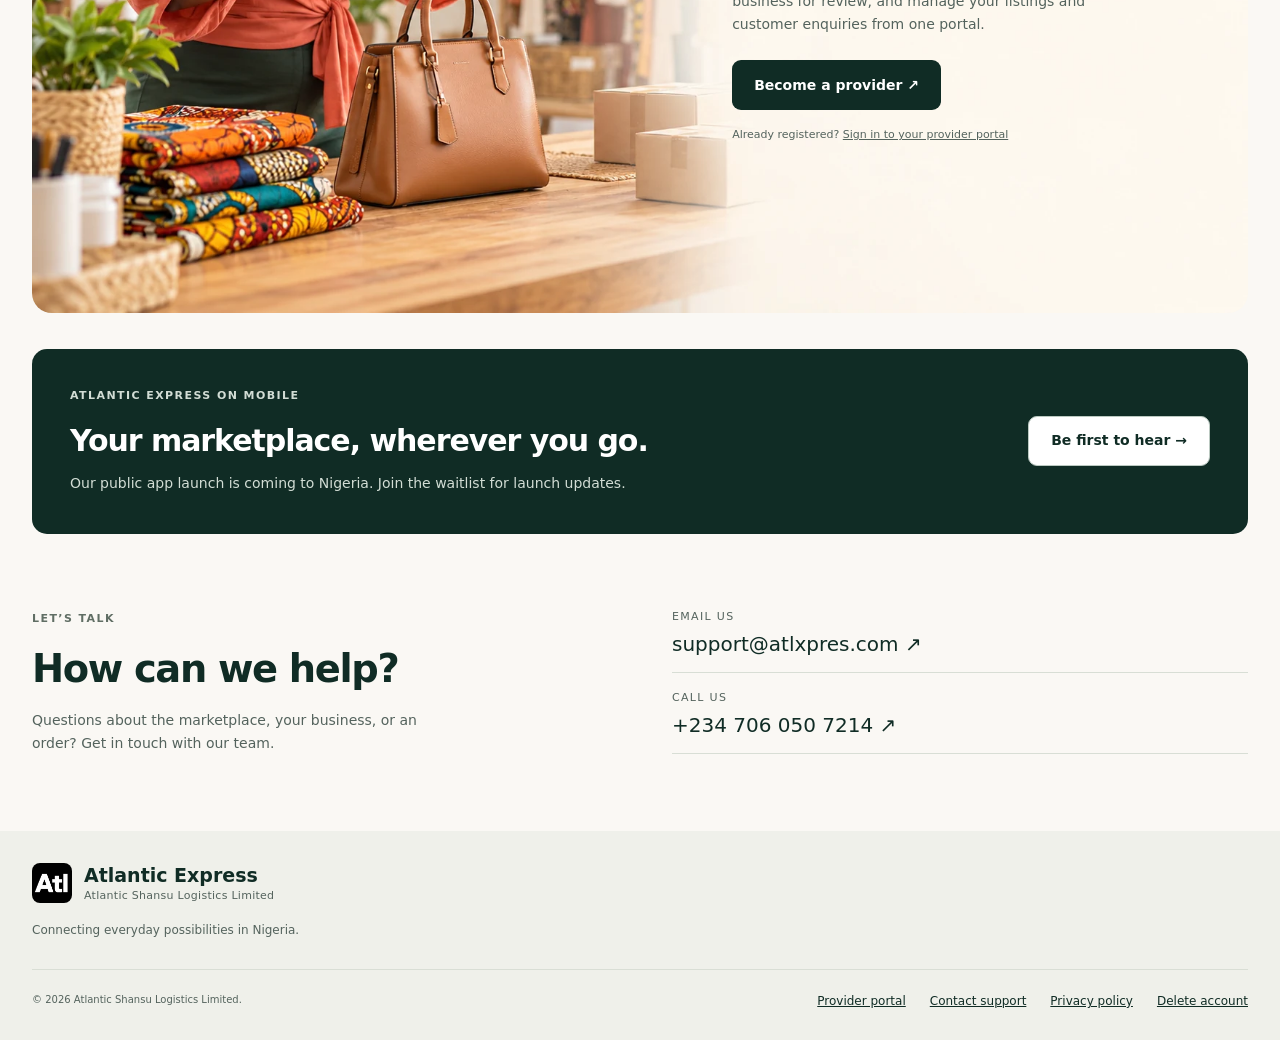
==== commit 9b742341: "Prepare public privacy and account-deletion request pages" ====
--- a/index.html
+++ b/index.html
@@ -38,7 +38,7 @@
 <section id="app" class="app-section container" aria-labelledby="app-title"><div><p class="eyebrow">Atlantic Express on mobile</p><h2 id="app-title">Your marketplace, wherever you go.</h2><p>Our public app launch is coming to Nigeria. Join the waitlist for launch updates.</p></div><a class="button secondary" href="#waitlist">Be first to hear →</a></section>
 <section id="contact" class="contact-section container" aria-labelledby="contact-title"><div><p class="eyebrow">Let’s talk</p><h2 id="contact-title">How can we help?</h2><p>Questions about the marketplace, your business, or an order? Get in touch with our team.</p></div><div class="contact-links"><a href="mailto:support@atlxpres.com"><span>Email us</span>support@atlxpres.com ↗</a><a href="tel:+2347060507214"><span>Call us</span>+234 706 050 7214 ↗</a></div></section>
 </main>
-<footer class="site-footer"><div class="container"><a class="brand" href="/" aria-label="Atlantic Express home"><img src="./favicon.png" width="40" height="40" alt=""/><span>Atlantic Express<small>Atlantic Shansu Logistics Limited</small></span></a><p>Connecting everyday possibilities in Nigeria.</p><div class="footer-bottom"><small>© <span id="year">2026</span> Atlantic Shansu Logistics Limited.</small><a href="https://provider.atlxpres.com/">Provider portal</a><a href="mailto:support@atlxpres.com">Contact support</a></div></div></footer>
+<footer class="site-footer"><div class="container"><a class="brand" href="/" aria-label="Atlantic Express home"><img src="./favicon.png" width="40" height="40" alt=""/><span>Atlantic Express<small>Atlantic Shansu Logistics Limited</small></span></a><p>Connecting everyday possibilities in Nigeria.</p><div class="footer-bottom"><small>© <span id="year">2026</span> Atlantic Shansu Logistics Limited.</small><a href="https://provider.atlxpres.com/">Provider portal</a><a href="mailto:support@atlxpres.com">Contact support</a><a href="/privacy.html">Privacy policy</a><a href="/delete-account.html">Delete account</a></div></div></footer>
 <script src="./app.js?v=20261006-marketplace" defer></script>
 <script src="./waitlist.js?v=20261009-launch" defer></script>
 </body></html>
